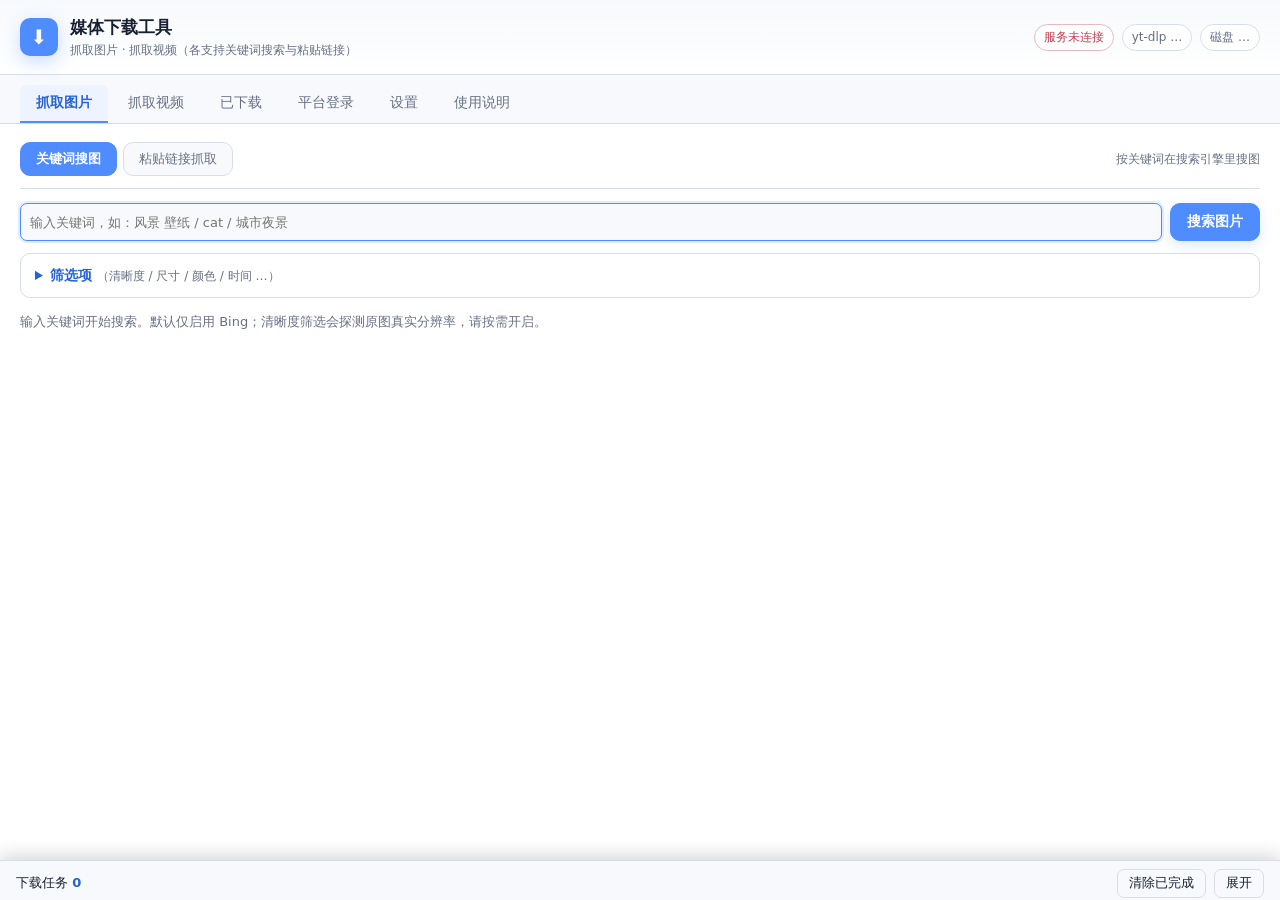
==== web/index.html @ e83b7dd1 "feat: 六处固定并发改为动态治理(平台x类型独立升降速) V2.5 的并发全是静态参数,降下去就回不来。本次全部接入 concurrency.GOVERNOR:  1. 视频下载(task_man" ====
<!DOCTYPE html>
<html lang="zh-CN">
<head>
<meta charset="UTF-8">
<meta name="viewport" content="width=device-width, initial-scale=1">
<title>媒体下载工具</title>
<link rel="icon" href="data:,">
<link rel="stylesheet" href="style.css?v=2.5.0-final">
</head>
<body class="dock-collapsed">

<header class="topbar">
  <div id="deadBanner" style="display:none;position:fixed;top:0;left:0;right:0;z-index:99;background:#b3261e;color:#fff;padding:10px 16px;font-weight:600;text-align:center;">
    ⚠ 本地服务已停止，页面无法保存任何操作 —— 请重新双击「打开工具.bat」启动后刷新本页。
  </div>
  <div class="brand">
    <span class="logo">⬇</span>
    <div>
      <h1>媒体下载工具</h1>
      <p class="sub">抓取图片 · 抓取视频（各支持关键词搜索与粘贴链接）</p>
    </div>
  </div>
  <div class="env" id="envBar">
    <span class="env-item" id="envFfmpeg" title="ffmpeg 用于合并音视频流">ffmpeg 检测中…</span>
    <span class="env-item" id="envYtdlp">yt-dlp …</span>
    <span class="env-item" id="envDisk">磁盘 …</span>
  </div>
</header>

<nav class="tabs" id="tabs">
  <button class="tab active" data-tab="image">抓取图片</button>
  <button class="tab" data-tab="video">抓取视频</button>
  <button class="tab" data-tab="library">已下载</button>
  <button class="tab" data-tab="login">平台登录</button>
  <button class="tab" data-tab="settings">设置</button>
  <button class="tab" data-tab="help">使用说明</button>
</nav>
<div id="loginAlert" class="login-alert" hidden></div>

<main>

<!-- ============ 抓取图片 ============ -->
<section class="panel active" id="panel-image">
  <div class="modeswitch" id="imageModeSwitch">
    <button class="mode-btn active" data-mode="kw">关键词搜图</button>
    <button class="mode-btn" data-mode="link">粘贴链接抓取</button>
    <div class="spacer"></div>
    <span class="hint" id="imageModeSwitchHint">按关键词在搜索引擎里搜图</span>
  </div>

  <!-- 方式一：关键词搜图 -->
  <div id="imageKwMode">
  <div class="searchbar">
    <input type="text" id="kwInput" placeholder="输入关键词，如：风景 壁纸 / cat / 城市夜景" autofocus>
    <button class="btn primary" id="btnSearch">搜索图片</button>
  </div>

  <details class="filters" id="filterBox">
    <summary>筛选项 <span class="hint" id="filterSummary">（清晰度 / 尺寸 / 颜色 / 时间 …）</span></summary>
    <div class="filter-grid">
      <label>清晰度
        <select id="fResPreset">
          <option value="0">不限</option>
          <option value="480">≥480p</option>
          <option value="720">≥720p</option>
          <option value="1080">≥1080p</option>
          <option value="1440">≥2K (1440p)</option>
          <option value="2160">≥4K (2160p)</option>
        </select>
      </label>
      <label>最大清晰度
        <select id="fResMax">
          <option value="0">不限</option>
          <option value="480">≤480p</option>
          <option value="720">≤720p</option>
          <option value="1080">≤1080p</option>
          <option value="1440">≤2K</option>
          <option value="2160">≤4K</option>
        </select>
      </label>
      <label>尺寸
        <select id="fSize">
          <option value="">不限</option>
          <option value="small">小图</option>
          <option value="medium">中图</option>
          <option value="large">大图</option>
          <option value="wallpaper">超大 / 壁纸</option>
        </select>
      </label>
      <label>长宽比
        <select id="fAspect">
          <option value="">不限</option>
          <option value="wide">宽屏（横）</option>
          <option value="square">正方形</option>
          <option value="tall">竖屏</option>
        </select>
      </label>
      <label>类型
        <select id="fType">
          <option value="">不限</option>
          <option value="photo">照片</option>
          <option value="clipart">剪贴画</option>
          <option value="linedrawing">线稿</option>
          <option value="animatedgif">动图 GIF</option>
          <option value="transparent">透明背景</option>
        </select>
      </label>
      <label>发布时间
        <select id="fTime">
          <option value="">不限</option>
          <option value="day">24 小时内</option>
          <option value="week">一周内</option>
          <option value="month">一个月内</option>
          <option value="year">一年内</option>
        </select>
      </label>
      <label>颜色
        <select id="fColor">
          <option value="">不限</option>
          <option value="color">彩色</option>
          <option value="bw">黑白</option>
          <option value="red">红</option>
          <option value="orange">橙</option>
          <option value="yellow">黄</option>
          <option value="green">绿</option>
          <option value="teal">青</option>
          <option value="blue">蓝</option>
          <option value="purple">紫</option>
          <option value="pink">粉</option>
          <option value="brown">棕</option>
          <option value="black">黑</option>
          <option value="gray">灰</option>
          <option value="white">白</option>
        </select>
      </label>
      <label>人像
        <select id="fFace">
          <option value="">不限</option>
          <option value="face">仅人脸</option>
          <option value="portrait">头像</option>
        </select>
      </label>
      <label>授权
        <select id="fLicense">
          <option value="">不限</option>
          <option value="public">公有领域</option>
          <option value="share">可共享使用</option>
          <option value="share_modify">可共享并修改</option>
          <option value="all_cc">所有知识共享</option>
        </select>
      </label>
      <label>文件格式
        <select id="fFormats">
          <option value="">不限</option>
          <option value="jpeg,jpg">JPG</option>
          <option value="png">PNG</option>
          <option value="webp">WebP</option>
          <option value="gif">GIF</option>
          <option value="bmp">BMP</option>
          <option value="svg">SVG</option>
          <option value="avif">AVIF</option>
        </select>
      </label>
      <label>最小文件体积
        <select id="fMinSize">
          <option value="0">不限</option>
          <option value="100">≥100KB</option>
          <option value="300">≥300KB</option>
          <option value="500">≥500KB</option>
          <option value="1024">≥1MB</option>
          <option value="3072">≥3MB</option>
        </select>
      </label>
      <label>数量上限
        <select id="fLimit">
          <option value="20">20 张</option>
          <option value="40" selected>40 张</option>
          <option value="80">80 张</option>
          <option value="120">120 张</option>
        </select>
      </label>
      <label>安全搜索
        <select id="fSafe">
          <option value="moderate" selected>适中</option>
          <option value="strict">严格</option>
          <option value="off">关闭</option>
        </select>
      </label>
      <label>搜索引擎
        <select id="fEngines">
          <option value="bing" selected>Bing（推荐）</option>
          <option value="bing,ddg">Bing + DuckDuckGo</option>
          <option value="ddg">DuckDuckGo</option>
          <option value="google">Google</option>
          <option value="bing,google,ddg">全部（Bing + Google + DDG）</option>
        </select>
      </label>
    </div>
    <div class="filter-actions">
      <button class="btn tiny ghost" id="btnResetFilters">重置筛选</button>
      <label class="chk"><input type="checkbox" id="fSkipExisting" checked> 跳过已下载的相同图片</label>
      <span class="hint">清晰度筛选会逐个探测原图真实分辨率，条件越严格耗时越长。
        Google 的结果自带真实宽高，可跳过探测（更快），但需要干净的出口 IP，可能触发人机验证。</span>
    </div>
  </details>

  <div class="toolbar" id="searchToolbar" hidden>
    <span id="searchStat" class="stat"></span>
    <div class="spacer"></div>
    <button class="btn tiny" id="btnSelAll">全选</button>
    <button class="btn tiny" id="btnSelInv">反选</button>
    <button class="btn tiny" id="btnSelNone">清空</button>
    <button class="btn tiny primary" id="btnDownloadSel">下载选中 (<span id="selCount">0</span>)</button>
  </div>

  <div id="searchMsg" class="msg"></div>
  <div class="grid" id="searchGrid"></div>
  </div><!-- /imageKwMode -->

  <!-- 方式二：粘贴链接抓取（只要图片） -->
  <div id="imgLinkMode" hidden>
<div class="searchbar">
    <input type="text" id="imgCrawlInput"
      placeholder="粘贴图片列表页 / 相册 / 官网链接，例：https://www.pexels.com/search/led/">
    <button class="btn primary" id="imgBtnCrawl">开始抓取图片</button>
  </div>

  <details class="filters" id="imgCrawlOptions" open>
    <summary>抓取选项 <span class="hint" id="imgCrawlOptSummary">（页数 / 下钻 / 已下载 …）</span></summary>
    <div class="filter-grid">
      <label>抓取模式
        <select id="imgCMode">
          <option value="list" selected>列表页 / 博主页 → 逐条抓取</option>
          <option value="site">全站抓取（独立站：整站走一遍）</option>
        </select>
      </label>
      <label id="imgCPagesLabelList">抓取页数
        <select id="imgCPageCount">
          <option value="1" selected>1 页</option>
          <option value="2">2 页</option>
          <option value="3">3 页</option>
          <option value="5">5 页</option>
          <option value="10">10 页</option>
          <option value="20">20 页</option>
          <option value="50">50 页</option>
          <option value="100">100 页</option>
          <option value="300">300 页</option>
          <option value="500">500 页</option>
          <option value="1000">1000 页</option>
          <option value="2000">2000 页</option>
        </select>
      </label>
      <label id="imgCPagesLabelSite" hidden>抓取页数（整站）
        <select id="imgCSitePages">
          <option value="10">10 页</option>
          <option value="30" selected>30 页</option>
          <option value="60">60 页</option>
          <option value="120">120 页</option>
          <option value="300">300 页</option>
          <option value="500">500 页</option>
          <option value="1000">1000 页</option>
          <option value="2000">2000 页</option>
        </select>
      </label>
      <label id="imgCDepthLabel" hidden>跟随链接层数
        <select id="imgCDepth">
          <option value="1">1 层（只抓首页直达的页面）</option>
          <option value="2" selected>2 层（推荐）</option>
          <option value="3">3 层（抓得更深，更慢）</option>
        </select>
      </label>
      <label id="imgCSitemapLabel" class="chk wide" hidden><input type="checkbox" id="imgCUseSitemap" checked>
        用站点地图（sitemap.xml / robots.txt 声明）当起点 —— 站点自己给出的完整页面清单，覆盖最全</label>
      <label id="imgCDrillLabel">详情页下钻
        <select id="imgCDrill">
          <option value="auto" selected>智能判断（推荐）</option>
          <option value="always">总是下钻（取高清原图）</option>
          <option value="never">不下钻（只要列表页）</option>
        </select>
      </label>
      <label id="imgCMaxItemsLabel">最多作品 / 详情页
        <select id="imgCMaxItems">
          <option value="10">10 个</option>
          <option value="30" selected>30 个</option>
          <option value="60">60 个</option>
          <option value="120">120 个</option>
          <option value="300">300 个</option>
          <option value="500">500 个</option>
          <option value="1000">1000 个</option>
          <option value="2000">2000 个</option>
        </select>
      </label>
      <label>结果处理
        <select id="imgCOriginals">
          <option value="0" selected>保留全部（含缩略图）</option>
          <option value="1">只留原图（去掉缩略图）</option>
        </select>
      </label>
      <label class="chk wide"><input type="checkbox" id="imgCRender" checked>
        允许浏览器渲染 JS 页面（阿里 / 1688 / 大部分现代站点必需；会明显变慢）</label>
    </div>
    <div class="filter-actions">
      <span class="hint"><b>两种模式是两件事</b>：<b>列表页 / 博主页 → 逐条抓取</b>
        用于「一个页面列着一批内容」的站（商品列表、搜索结果页、博主主页、频道页）；
        <b>全站抓取</b>用于独立站（公司官网、博客、作品站）——不假设任何列表结构，
        从你给的地址出发把同域页面走一遍，汇总全站素材（列表页常只有缩略图，
        原图在详情页里，所以逐条抓取时「下钻」决定能不能拿到高清原图）。</span>
    </div>
  </details>

  <div id="imgCrawlProgress" hidden>
    <div class="crawlprog">
      <span class="spin"></span>
      <span id="imgCrawlStage">准备中…</span>
      <div class="spacer"></div>
      <span id="imgCrawlCount" class="stat"></span>
      <button class="btn tiny danger" id="imgBtnCrawlCancel">取消</button>
    </div>
    <div class="task-bar"><i id="imgCrawlBar"></i></div>
    <div id="imgCrawlNote" class="hint"></div>
  </div>

  <div class="toolbar" id="imgCrawlToolbar" hidden>
    <span id="imgCrawlStat" class="stat"></span>
    <!-- 批量下载前的设置：原来只能吃全局默认值，现在可当场调整 -->
    <div class="dlopts">
      <label>并发 <input type="number" id="imgDlConcurrency" min="1" max="16" value="6"></label>
      <label class="chk"><input type="checkbox" id="imgDlSkip" checked> 跳过已存在</label>
    </div>
    <div class="spacer"></div>
    <button class="btn tiny" id="imgBtnCrawlSelAll">全选</button>
    <button class="btn tiny" id="imgBtnCrawlSelInv">反选</button>
    <button class="btn tiny" id="imgBtnCrawlSelNone">清空选择</button>
    <button class="btn tiny ghost" id="imgBtnCrawlClear">清空结果</button>
    <button class="btn tiny primary" id="imgBtnCrawlDownload">下载选中 (<span id="imgCrawlSelCount">0</span>)</button>
  </div>

  <div id="imgCrawlMsg" class="msg"></div>
  <div id="imgCrawlWarn" class="warn" hidden></div>
  <div class="grid" id="imgCrawlGrid"></div>

  <details id="imgCrawlDetailBox" hidden>
    <summary>抓取明细（各页抓到多少、下钻了哪些详情页）</summary>
    <div id="imgCrawlDetail" class="detail-box"></div>
  </details>
  </div>
</section>


<!-- ============ 抓取视频 ============ -->
<section class="panel" id="panel-video">
  <div class="modeswitch" id="videoModeSwitch">
    <button class="mode-btn active" data-mode="kw">关键词搜视频</button>
    <button class="mode-btn" data-mode="link">粘贴链接抓取</button>
    <div class="spacer"></div>
    <span class="hint" id="videoModeSwitchHint">按关键词在搜索引擎里搜视频</span>
  </div>

  <!-- 方式一：关键词搜视频 -->
  <div id="videoKwMode">
  <div class="video-search">
    <input type="text" id="videoKw" placeholder="用关键词搜视频，如：风景 航拍 4K / product demo">
    <!-- 视频源：**搜索开始前**就能选定。分两类，界面上如实区分：
         「官方搜索」是直接调用该站自己的搜索（YouTube 走 yt-dlp、B 站走官方接口）；
         「按站点挑选」是从多个来源的结果里挑出该站的条目（因为实测
         site: 限定在视频垂直里返回 0 条，做不到定向查询）。 -->
    <select id="videoPlatform" title="先选好要搜哪个来源，再点搜索">
      <optgroup label="聚合（一次搜多个来源）">
        <option value="web" selected>全网（多来源）</option>
        <option value="domestic">国内主流（B站官方搜索 + 抖音/腾讯/优酷/爱奇艺/搜狐…）</option>
        <option value="foreign">国外主流（YouTube官方搜索 + Vimeo/Dailymotion/TikTok/X…）</option>
      </optgroup>
      <optgroup label="单站 · 官方搜索接口">
        <option value="youtube">YouTube</option>
        <option value="bilibili">Bilibili（哔哩哔哩）</option>
      </optgroup>
      <optgroup label="单站 · 按站点检索">
        <option value="douyin">抖音</option>
        <option value="qq">腾讯视频</option>
        <option value="youku">优酷</option>
        <option value="iqiyi">爱奇艺</option>
        <option value="sohu">搜狐视频</option>
        <option value="kuaishou">快手</option>
        <option value="weibo">微博</option>
        <option value="xiaohongshu">小红书</option>
        <option value="vimeo">Vimeo</option>
        <option value="dailymotion">Dailymotion</option>
        <option value="tiktok">TikTok</option>
        <option value="twitter">X（Twitter）</option>
        <option value="instagram">Instagram</option>
        <option value="facebook">Facebook</option>
      </optgroup>
      <optgroup label="成人站点">
        <option value="adult">成人站点（Pornhub / Eporner）</option>
      </optgroup>
    </select>
    <!-- 结果条数：原来写死 10 条，用户反馈「太少、看不到更多」 -->
    <select id="videoKwCount" title="每次取多少条结果">
      <option value="10">10 条</option>
      <option value="20" selected>20 条</option>
      <option value="30">30 条</option>
      <option value="50">50 条</option>
    </select>
    <button class="btn" id="btnVideoSearch">搜索视频</button>
  </div>
  <p class="hint" style="margin:-4px 0 12px">
    <b>先选视频源再搜索</b>：只想在 YouTube 上搜，就把来源选成 YouTube（B 站同理）。
    「全网」会一次查多个来源并合并去重，某个来源返回的内容与关键词无关时会自动丢弃并如实说明。
    <br>「国内主流 / 国外主流」= 多来源结果里的该地区站点 + 该地区主力站的定向检索
    + 该地区有官方搜索接口的站点（国内并 B 站、国外并 YouTube 与 Dailymotion）。
    <br>「单站 · 按站点检索」会<b>主动针对该站点检索</b>——用检索语法限定域名，
    并把站点名拼进关键词（如「科比 抖音」），两条手段并施后再按域名核准。
    该站内容少时会如实告诉你找到几条。
    极少数站点（优酷 / 快手 / 小红书 / Vimeo / X / Facebook）的视频只在自家 App 内，
    公开网页里检索不到，选中时会直接说明原因。
    <br><b>成人向关键词</b>（如「angela white anal」）会自动<b>优先返回成人站点</b>的结果
    （Pornhub / Eporner）——通用搜索引擎对这类内容只给 YouTube 的采访花絮，
    拿不到成人站的内容，所以这里单独去成人站检索。
    <br><b>兜底不限于上面罗列的站点</b>：某个源结果不够时，会自动从<b>全网</b>补充，
    并如实标注哪些是兜底来的。
    搜到后可逐条「解析」确认，也可<b>勾选多条批量下载</b>。
  </p>

  <!-- 搜索结果的操作栏：勾选 / 批量下载设置。搜索结果大多还要走 yt-dlp 逐条解析，
       不像「复制直链」那样秒下，所以并发默认收在 3，避免一批同时开跑把带宽抢死。 -->
  <div class="toolbar" id="videoSearchToolbar" hidden>
    <span id="videoSearchStat" class="stat"></span>
    <div class="dlopts">
      <label>清晰度
        <select id="videoKwQuality">
          <option value="best" selected>最佳画质（推荐）</option>
          <option value="1080">1080p</option>
          <option value="720">720p</option>
          <option value="480">480p</option>
          <option value="audio">仅音频</option>
          <option value="worst">最小文件</option>
        </select>
      </label>
      <label>并发 <input type="number" id="videoKwConcurrency" min="1" max="8" value="3"></label>
    </div>
    <div class="spacer"></div>
    <button class="btn tiny" id="videoKwSelAll">全选</button>
    <button class="btn tiny" id="videoKwSelInv">反选</button>
    <button class="btn tiny" id="videoKwSelNone">清空</button>
    <button class="btn tiny primary" id="videoKwDownload">下载选中 (<span id="videoKwSelCount">0</span>)</button>
  </div>

  <!-- 结果筛选：与勾选批量下载联动 —— 筛完之后「全选」只选**筛出来**的那些，
       就能实现「批量挑出 5 分钟以内的，然后一次性下载」这种用法。 -->
  <details class="filters" id="videoSearchFilterBox" open hidden>
    <summary>结果筛选 <span class="hint" id="videoSearchFilterSummary">（时长 / 来源 / 标题 / 排序）</span></summary>
    <div class="filter-grid">
      <label>时长
        <select id="videoFilterDur">
          <option value="" selected>不限</option>
          <option value="0-60">1 分钟以内</option>
          <option value="0-180">3 分钟以内</option>
          <option value="0-300">5 分钟以内</option>
          <option value="0-600">10 分钟以内</option>
          <option value="300-1200">5 – 20 分钟</option>
          <option value="1200-3600">20 – 60 分钟</option>
          <option value="3600-">1 小时以上</option>
          <option value="custom">自定义（下面填秒数）</option>
        </select>
      </label>
      <label>自定义时长（秒）
        <input type="number" id="videoFilterMin" min="0" placeholder="最短" style="width:80px" disabled>
        <input type="number" id="videoFilterMax" min="0" placeholder="最长" style="width:80px" disabled>
      </label>
      <label>来源站点 <select id="videoFilterSite"><option value="">全部</option></select></label>
      <label>标题包含
        <input type="text" id="videoFilterText" placeholder="如：集锦 / 教程" style="width:120px">
      </label>
      <label>排序
        <select id="videoFilterSort">
          <option value="default" selected>默认（相关度）</option>
          <option value="dur_asc">时长：短 → 长</option>
          <option value="dur_desc">时长：长 → 短</option>
        </select>
      </label>
      <label class="chk"><input type="checkbox" id="videoFilterKeepUnknown" checked>
        保留没有时长信息的结果（要按时长筛时建议关掉）</label>
      <!-- 去重：按「下载台账」隐藏下过的视频。台账记的是**视频身份**
           （页面地址归一 / yt-dlp 的 extractor+id），与文件放在哪儿无关 ——
           把已下载的视频挪到别处，依然算「下过」。 -->
      <label class="chk"><input type="checkbox" id="videoFilterHideDownloaded" checked>
        隐藏已下载的视频（下次搜同一个词不会重复出现）</label>
      <div class="filter-actions" style="grid-column:1/-1">
        <button class="btn tiny" id="videoFilterReset">重置筛选</button>
        <button class="btn tiny" id="btnHistoryManage">下载记录…</button>
        <span class="hint" id="videoFilterNote"></span>
      </div>
    </div>
  </details>

  <div id="videoSearchResult" class="vlist" hidden></div>

  </div><!-- /videoKwMode -->

  <!-- 方式二：粘贴链接抓取（只要视频） -->
  <div id="vidLinkMode" hidden>
  <!-- 单个视频链接：解析清晰度后下载（走 yt-dlp，可选清晰度 / 容器 / 字幕） -->
  <div class="subsec-title">单个视频 —— 解析清晰度后下载</div>
  <div class="searchbar">
    <input type="text" id="videoInput" placeholder="输入任意视频页面链接：B站 / YouTube / 抖音 / 各站视频页 均可">
    <button class="btn primary" id="btnProbe">解析清晰度</button>
  </div>

  <div class="subsec-title" style="margin-top:20px">列表页 / 博主主页 —— 批量抓出视频</div>
<div class="searchbar">
    <input type="text" id="vidCrawlInput"
      placeholder="粘贴视频页 / 列表页 / 博主主页链接，例：https://www.tiktok.com/@kvi.lighting">
    <button class="btn primary" id="vidBtnCrawl">开始抓取视频</button>
  </div>

  <details class="filters" id="vidCrawlOptions" open>
    <summary>抓取选项 <span class="hint" id="vidCrawlOptSummary">（页数 / 下钻 / 已下载 …）</span></summary>
    <div class="filter-grid">
      <label>抓取模式
        <select id="vidCMode">
          <option value="list" selected>列表页 / 博主页 → 逐条抓取</option>
          <option value="site">全站抓取（独立站：整站走一遍）</option>
        </select>
      </label>
      <label id="vidCPagesLabelList">抓取页数
        <select id="vidCPageCount">
          <option value="1" selected>1 页</option>
          <option value="2">2 页</option>
          <option value="3">3 页</option>
          <option value="5">5 页</option>
          <option value="10">10 页</option>
          <option value="20">20 页</option>
          <option value="50">50 页</option>
          <option value="100">100 页</option>
          <option value="300">300 页</option>
          <option value="500">500 页</option>
          <option value="1000">1000 页</option>
          <option value="2000">2000 页</option>
        </select>
      </label>
      <label id="vidCPagesLabelSite" hidden>抓取页数（整站）
        <select id="vidCSitePages">
          <option value="10">10 页</option>
          <option value="30" selected>30 页</option>
          <option value="60">60 页</option>
          <option value="120">120 页</option>
          <option value="300">300 页</option>
          <option value="500">500 页</option>
          <option value="1000">1000 页</option>
          <option value="2000">2000 页</option>
        </select>
      </label>
      <label id="vidCDepthLabel" hidden>跟随链接层数
        <select id="vidCDepth">
          <option value="1">1 层（只抓首页直达的页面）</option>
          <option value="2" selected>2 层（推荐）</option>
          <option value="3">3 层（抓得更深，更慢）</option>
        </select>
      </label>
      <label id="vidCSitemapLabel" class="chk wide" hidden><input type="checkbox" id="vidCUseSitemap" checked>
        用站点地图（sitemap.xml / robots.txt 声明）当起点 —— 站点自己给出的完整页面清单，覆盖最全</label>
      <label id="vidCDrillLabel">详情页下钻
        <select id="vidCDrill">
          <option value="auto" selected>智能判断（推荐）</option>
          <option value="always">总是下钻（取高清原图）</option>
          <option value="never">不下钻（只要列表页）</option>
        </select>
      </label>
      <label id="vidCMaxItemsLabel">最多作品 / 详情页
        <select id="vidCMaxItems">
          <option value="10">10 个</option>
          <option value="30" selected>30 个</option>
          <option value="60">60 个</option>
          <option value="120">120 个</option>
          <option value="300">300 个</option>
          <option value="500">500 个</option>
          <option value="1000">1000 个</option>
          <option value="2000">2000 个</option>
        </select>
      </label>
      <label>结果处理
        <select id="vidCOriginals">
          <option value="0" selected>保留全部（含缩略图）</option>
          <option value="1">只留原图（去掉缩略图）</option>
        </select>
      </label>
      <label class="chk wide"><input type="checkbox" id="vidCRender" checked>
        允许浏览器渲染 JS 页面（阿里 / 1688 / 大部分现代站点必需；会明显变慢）</label>
    </div>
    <div class="filter-actions">
      <span class="hint">单个视频页只出该视频；<b>博主主页 / 频道页 / 播放列表</b>会抓出整批视频
        （平台主页的视频地址不在页面里，工具会自动改用平台自带的视频列表接口）。
        <b>全站抓取</b>则是把整个独立站的资源走一遍，与上面的逐条抓取是两件事。</span>
    </div>
  </details>

  <div id="vidCrawlProgress" hidden>
    <div class="crawlprog">
      <span class="spin"></span>
      <span id="vidCrawlStage">准备中…</span>
      <div class="spacer"></div>
      <span id="vidCrawlCount" class="stat"></span>
      <button class="btn tiny danger" id="vidBtnCrawlCancel">取消</button>
    </div>
    <div class="task-bar"><i id="vidCrawlBar"></i></div>
    <div id="vidCrawlNote" class="hint"></div>
  </div>

  <div class="toolbar" id="vidCrawlToolbar" hidden>
    <span id="vidCrawlStat" class="stat"></span>
    <!-- 清晰度下拉会按本次抓到的真实档位动态生成（rebuildQualityOptions），
         选好再点「下载选中」，后端会自动挑对应档位的地址。 -->
    <div class="dlopts">
      <label>清晰度
        <select id="vidDlQuality">
          <option value="">原样（抓到的档位）</option>
          <option value="highest">最高</option>
          <option value="lowest">最低</option>
        </select>
      </label>
      <label>并发 <input type="number" id="vidDlConcurrency" min="1" max="16" value="4"></label>
      <label class="chk"><input type="checkbox" id="vidDlSkip" checked> 跳过已存在</label>
    </div>
    <div class="spacer"></div>
    <button class="btn tiny" id="vidBtnCrawlSelAll">全选</button>
    <button class="btn tiny" id="vidBtnCrawlSelInv">反选</button>
    <button class="btn tiny" id="vidBtnCrawlSelNone">清空选择</button>
    <button class="btn tiny ghost" id="vidBtnCrawlClear">清空结果</button>
    <button class="btn tiny primary" id="vidBtnCrawlDownload">下载选中 (<span id="vidCrawlSelCount">0</span>)</button>
  </div>

  <div id="vidCrawlMsg" class="msg"></div>
  <div id="vidCrawlWarn" class="warn" hidden></div>
  <div class="grid" id="vidCrawlGrid"></div>

  <details id="vidCrawlDetailBox" hidden>
    <summary>抓取明细（各页抓到多少、下钻了哪些详情页）</summary>
    <div id="vidCrawlDetail" class="detail-box"></div>
  </details>
  </div>
<div id="videoInfoHome" aria-hidden="true"></div>
<!-- ===== 共用区：状态提示 / 解析结果 / 播放列表 =====
       两种方式都会用到（关键词搜出的条目点「解析」、粘贴单链接点「解析清晰度」，
       结果都渲染到 videoInfo），所以放在方式切换之外，不随显隐被藏起来。 -->
  <div id="videoMsg" class="msg"></div>

  <div id="videoInfo" hidden>
    <!-- 从批量列表点「单独解析」进来时的回退入口。
         原实现里 doProbe() 会无条件隐藏列表，且没有任何路径能回到它 ——
         用户只能重新解析整个列表（本次修复的痛点之一）。 -->
    <div class="backbar" id="backToPlaylistBar" hidden>
      <button class="btn tiny" id="btnBackToPlaylist">← 返回批量列表</button>
      <span class="hint" id="backToPlaylistHint"></span>
    </div>
    <div class="vcard">
      <img id="vThumb" alt="封面" referrerpolicy="no-referrer">
      <div class="vmeta">
        <h3 id="vTitle"></h3>
        <div class="vsub" id="vSub"></div>
        <div class="vopts">
          <label>清晰度
            <select id="vQuality"></select>
          </label>
          <label>容器格式
            <select id="vContainer">
              <option value="">自动</option>
              <option value="mp4">MP4</option>
              <option value="mkv">MKV</option>
              <option value="webm">WebM</option>
            </select>
          </label>
          <label>限速
            <select id="vRate">
              <option value="">不限速</option>
              <option value="500K">500 KB/s</option>
              <option value="1M">1 MB/s</option>
              <option value="2M">2 MB/s</option>
              <option value="5M">5 MB/s</option>
            </select>
          </label>
          <label class="chk"><input type="checkbox" id="vAudioOnly"> 仅音频</label>
          <label class="chk"><input type="checkbox" id="vSubs"> 下载字幕</label>
          <label class="chk"><input type="checkbox" id="vPlaylist"> 整个播放列表</label>
        </div>
        <div class="vactions">
          <button class="btn primary" id="btnVideoDownload">开始下载</button>
          <a class="btn ghost" id="vPageLink" href="#" target="_blank" rel="noopener">打开原页面</a>
        </div>
        <div id="vFfmpegWarn" class="warn" hidden></div>
      </div>
    </div>
    <details class="fmtbox">
      <summary>全部可用格式（<span id="vFmtCount">0</span>）</summary>
      <div class="tablewrap">
        <table id="vFmtTable">
          <thead><tr><th>ID</th><th>分辨率</th><th>视频编码</th><th>音频编码</th><th>扩展名</th><th>大小</th><th>说明</th><th></th></tr></thead>
          <tbody></tbody>
        </table>
      </div>
    </details>
  </div>

  <div id="playlistBox" hidden>
    <h3>播放列表</h3>
    <div class="toolbar">
      <span class="stat" id="plStat"></span>
      <div class="spacer"></div>
      <button class="btn tiny" id="btnPlAll">全选</button>
      <button class="btn tiny" id="btnPlNone">清空</button>
      <button class="btn tiny primary" id="btnPlDownload">下载选中 (<span id="plSelCount">0</span>)</button>
    </div>
    <div class="vlist" id="playlistList"></div>
  </div>

</section>

<!-- ============ 已下载 ============ -->
<section class="panel" id="panel-library">
  <div class="toolbar">
    <span class="stat" id="libStat"></span>
    <div class="spacer"></div>
    <select id="libFilter">
      <option value="">全部类型</option>
      <option value="image">仅图片</option>
      <option value="video">仅视频</option>
    </select>
    <button class="btn tiny" id="btnLibRefresh">刷新</button>
    <button class="btn tiny" id="btnLibOpen">打开下载文件夹</button>
  </div>
  <div id="libMsg" class="msg"></div>
  <div class="grid" id="libGrid"></div>
</section>

<!-- ============ 平台登录中心 ============ -->
<section class="panel" id="panel-login">
  <h2 style="margin-top:0">平台登录中心</h2>
  <div class="notice">
    <p>每个平台使用独立的浏览器 Profile 和 Cookies，互不混用。公开内容能直接抓取时无需登录；遇到登录墙、权限限制或登录失效时，再登录对应平台。</p>
    <p>登录态保存在本机 <b>%LOCALAPPDATA%\\MediaDownloader\\platform_profiles</b>，不会进入安装包。换电脑后按需重新登录。</p>
  </div>
  <div class="filter-actions" style="margin:12px 0">
    <button class="btn tiny" id="btnRefreshPlatforms">刷新状态</button>
    <span class="hint" id="platformLoginMsg">正在检测…</span>
  </div>
  <div class="platform-login-grid" id="platformLoginGrid"></div>
</section>

<!-- ============ 设置 ============ -->
<section class="panel" id="panel-settings">
  <h3 class="sec-title">下载设置</h3>
  <div class="settings">
    <label>图片保存子目录
      <input type="text" id="sSubImages" placeholder="images">
    </label>
    <label>视频保存子目录
      <input type="text" id="sSubVideos" placeholder="videos">
    </label>
    <label class="wide">下载根目录（留空 = 默认 %USERPROFILE%\Downloads\MediaDownloader；修改后需重启程序生效）
      <input type="text" id="sDownloadsDir" placeholder="如 D:\Downloads\MediaDownloader">
    </label>
    <label>图片并发数
      <input type="number" id="sConcurrency" min="1" max="16">
    </label>
    <label>流媒体下载并发数（1-8，下载 HLS/FLV 流时生效，立即生效）
      <input type="number" id="sStreamConcurrency" min="1" max="8">
    </label>
    <label>视频默认清晰度
      <select id="sQuality">
        <option value="best">最佳画质</option>
        <option value="2160">4K</option>
        <option value="1440">2K</option>
        <option value="1080">1080p</option>
        <option value="720">720p</option>
        <option value="480">480p</option>
        <option value="worst">最小文件</option>
      </select>
    </label>
    <label class="chk wide"><input type="checkbox" id="sSkip"> 跳过已下载的相同文件（按来源地址判断）</label>
  </div>

  <h3 class="sec-title">下载记录与去重</h3>
  <div class="settings">
    <p class="hint" style="grid-column:1/-1">
      下载成功后会按<b>视频身份</b>记一笔（页面地址归一后的身份，或 yt-dlp 的
      「来源站 + 视频 ID」）。它<b>与文件放在哪儿无关</b>：把已下载的视频移到别的目录、
      甚至删掉，仍然算「下过」，下次搜同一个关键词不会再出现。
      想再看到它们，把搜索结果筛选里的「隐藏已下载的视频」取消勾选即可。
      <br>注意：这与上面的「跳过已下载的相同文件」是两回事 —— 那条判断的是
      <b>下载目录里的文件还在不在</b>（文件被移走就会重新下载）。
    </p>
    <div class="filter-actions" style="grid-column:1/-1">
      <button class="btn tiny" id="btnHistoryRefresh">查看下载记录</button>
      <button class="btn tiny danger" id="btnHistoryClear">清空下载记录</button>
      <span class="hint" id="historyStat">尚未读取</span>
    </div>
    <div id="historyBox" class="detail-box" style="grid-column:1/-1" hidden></div>
  </div>

  <h3 class="sec-title">通用站点访问（高级）</h3>
  <div class="settings">
    <label>通用 Cookies 文件路径
      <input type="text" id="sCookiesFile" placeholder="仅用于未列入平台登录中心的普通网站（Netscape 格式）">
    </label>
    <label>或从浏览器读取通用 Cookies
      <select id="sCookiesBrowser">
        <option value="">不使用</option>
        <option value="chrome">Chrome</option>
        <option value="edge">Edge</option>
        <option value="firefox">Firefox</option>
        <option value="brave">Brave</option>
      </select>
    </label>
    <div class="kv" style="grid-column:1/-1"><span>当前通用 Cookies</span><b id="sCookiesStat">检测中…</b></div>
    <label class="chk wide"><input type="checkbox" id="sAllowPrivate"> 允许访问内网 / 本机地址（有安全风险，默认关闭）</label>
    <p class="hint">Instagram、抖音、小红书、TikTok、快手、B站、微博、知乎、Pinterest、YouTube
      请使用独立的「平台登录」页，不要在这里共用 Cookies。这里仅保留给普通网站或特殊兼容场景。</p>
  </div>

  <h3 class="sec-title">界面外观</h3>
  <div class="settings appearance-settings">
    <div class="appearance-group wide">
      <div class="appearance-label">基础外观</div>
      <div class="base-theme-grid" id="baseThemeGrid" aria-label="基础外观选择">
        <button type="button" class="base-theme-card" data-mode="gray">
          <span class="theme-preview preview-gray"><i></i><b></b><em></em></span>
          <span class="theme-copy"><strong>灰色</strong><small>中性灰，层级清晰</small></span>
        </button>
        <button type="button" class="base-theme-card" data-mode="black">
          <span class="theme-preview preview-black"><i></i><b></b><em></em></span>
          <span class="theme-copy"><strong>纯黑</strong><small>OLED 风格，高对比</small></span>
        </button>
        <button type="button" class="base-theme-card" data-mode="light">
          <span class="theme-preview preview-light"><i></i><b></b><em></em></span>
          <span class="theme-copy"><strong>纯白</strong><small>白底，高亮清爽</small></span>
        </button>
      </div>
      <select id="sUiMode" class="appearance-hidden-select" aria-label="基础外观">
        <option value="gray">灰色</option>
        <option value="black">纯黑</option>
        <option value="light">纯白</option>
      </select>
    </div>

    <div class="appearance-group wide">
      <div class="appearance-label">强调色</div>
      <div class="theme-swatches" id="themeSwatches" aria-label="强调色快捷选择">
        <button type="button" class="theme-swatch" data-theme="blue" title="蓝色"><i></i><span>蓝</span></button>
        <button type="button" class="theme-swatch" data-theme="cyan" title="青色"><i></i><span>青</span></button>
        <button type="button" class="theme-swatch" data-theme="violet" title="紫色"><i></i><span>紫</span></button>
        <button type="button" class="theme-swatch" data-theme="green" title="绿色"><i></i><span>绿</span></button>
        <button type="button" class="theme-swatch" data-theme="orange" title="橙色"><i></i><span>橙</span></button>
        <button type="button" class="theme-swatch" data-theme="rose" title="玫红"><i></i><span>红</span></button>
      </div>
      <select id="sAccent" class="appearance-hidden-select" aria-label="强调色">
        <option value="blue">蓝色</option>
        <option value="cyan">青色</option>
        <option value="violet">紫色</option>
        <option value="green">绿色</option>
        <option value="orange">橙色</option>
        <option value="rose">玫红</option>
      </select>
    </div>
    <p class="hint wide">基础外观会联动页面背景、顶部栏、卡片、输入框、表格、任务区、弹窗和文字层级；强调色只控制重点按钮、选中态和进度。切换后立即预览，保存后下次启动继续使用。</p>
  </div>

  <h3 class="sec-title">桌面程序</h3>
  <div class="settings">
    <label>点击右上角 X 时
      <select id="sCloseBehavior">
        <option value="exit">直接退出程序</option>
        <option value="tray">缩小到系统托盘</option>
      </select>
    </label>
    <p class="hint" style="grid-column:1/-1">
      选择“缩小到系统托盘”后，点 X 只会隐藏主窗口，下载任务和本地服务继续运行；
      可从 Windows 托盘双击图标恢复窗口，或用托盘菜单“退出”真正关闭程序。
      浏览器模式不受此设置影响。
    </p>
  </div>

  <h3 class="sec-title">运行环境</h3>
  <div class="settings">
    <div class="kv"><span>ffmpeg</span><b id="sFfmpeg">检测中…</b></div>
    <div class="kv"><span>JS 运行时</span><b id="sJsRuntime">检测中…</b></div>
    <div class="kv"><span>yt-dlp</span><b id="sYtdlp">检测中…</b></div>
    <div class="kv"><span>下载根目录</span><b id="sDownloads">…</b></div>
    <div class="kv"><span>可用磁盘空间</span><b id="sDisk">…</b></div>
  </div>

  <div class="settings-actions">
    <button class="btn primary" id="btnSaveSettings">保存设置</button>
    <button class="btn ghost" id="btnReloadSettings">还原</button>
    <span id="settingsMsg" class="msg-inline"></span>
  </div>

  <h3 class="sec-title">使用说明与合规提醒</h3>
  <div class="notice">
    <p><b>能做什么</b>：输入列表页/网站链接批量抓出图片、视频与流媒体（可整站遍历）；
      按关键词搜图、搜视频并下载；输入视频页面链接解析清晰度后下载（支持上千个视频站点）。</p>
    <p><b>关于清晰度筛选</b>：搜索接口本身不提供可靠的原图像素尺寸，工具会逐个探测原图文件头
      以取得真实分辨率，因此筛选越严格、耗时越长，这是准确性的必要代价。</p>
    <p><b>关于部分站点抓不到</b>：有些站点用 Cloudflare / Anubis 等人机验证，或依赖 JS 动态渲染，
      静态抓取会被拦截，工具会明确提示原因，而不是静默返回空结果。
      需要登录的已支持平台请在「平台登录」页建立独立登录态。</p>
    <p><b>合规</b>：本工具仅供个人学习与备份用途。请勿用于侵犯版权、绕过付费墙或大规模抓取。
      下载的内容版权归原作者与站点所有，请遵守目标站点服务条款与当地法律。</p>
  </div>
</section>

<!-- ============ 使用说明 ============ -->
<section class="panel" id="panel-help">
  <h2 style="margin-top:0">首次使用与跨电脑说明</h2>
  <div class="notice">
    <p><b>最简单的使用顺序</b>：先直接粘贴公开链接尝试抓取；能用就不登录。只有遇到登录墙、403/412/429、
      Bot Check、结果明显不完整，或主页/账号批量抓取为空时，再为对应平台建立登录态。</p>
    <p><b>换电脑不会自动带走登录态</b>：安装包不包含你的 Cookies、账号、浏览器 Profile、下载记录或私人配置。
      每台电脑需要按实际需要重新登录。程序自己的 ffmpeg、yt-dlp、gallery-dl、JS 运行时已随安装包提供。</p>
    <p><b>2.0 自包含</b>：主页/列表能力由程序内置的 yt-dlp、gallery-dl、xhshow 与登录浏览器共同完成，
      不再需要另外安装任何外部爬虫项目、Python 项目或配置外部项目路径。</p>
  </div>

  <h3 class="sec-title">平台登录建议</h3>
  <div class="tablewrap" style="max-height:none">
    <table>
      <thead><tr><th>平台</th><th>公开单条</th><th>主页/批量</th><th>建议</th></tr></thead>
      <tbody>
        <tr><td>Instagram</td><td>有时免登录</td><td>强烈建议登录</td><td>批量/Reels 易遇登录墙或 429；登录一次长期复用</td></tr>
        <tr><td>小红书</td><td>当前可直接解析多数公开笔记</td><td>建议登录</td><td>批量、风控或内容受限时使用登录态更稳</td></tr>
        <tr><td>抖音 / 快手</td><td>视页面而定</td><td>通常建议登录</td><td>主页批量会优先使用内置提取器，必要时用该平台独立登录浏览器</td></tr>
        <tr><td>Pinterest</td><td>部分公开内容可用</td><td>建议登录</td><td>未登录容易遇登录墙/空页面</td></tr>
        <tr><td>YouTube</td><td>通常免登录</td><td>多数公开频道免登录</td><td>年龄限制、会员内容、Bot Check 时再配置登录态</td></tr>
        <tr><td>B站 / 微博 / 知乎</td><td>公开内容常可免登录</td><td>建议登录</td><td>高清、频繁访问、主页批量时更容易触发限制</td></tr>
        <tr><td>普通网站 / 媒体直链</td><td>通常不需要</td><td>通常不需要</td><td>除非网站本身要求账号或验证码</td></tr>
      </tbody>
    </table>
  </div>

  <h3 class="sec-title">这台电脑当前环境</h3>
  <div class="settings">
    <div class="kv"><span>核心运行依赖</span><b id="hCoreEnv">检测中…</b></div>
    <div class="kv"><span>Cookies</span><b id="hCookieEnv">检测中…</b></div>
    <div class="kv"><span>平台登录</span><b id="hLoginEnv">检测中…</b></div>
  </div>

  <h3 class="sec-title">遇到问题先这样判断</h3>
  <div class="notice">
    <p><b>403 / 412 / 登录墙</b>：通常是站点要求登录或当前 Cookie 失效。先到「平台登录」重新登录对应平台。</p>
    <p><b>429</b>：通常是访问频率或 IP 风控。降低频率、稍后重试；登录态有效也不代表一定不会被限流。</p>
    <p><b>Sign in to confirm you're not a bot / Bot Check</b>：多半是网络/IP/站点风控，不等于安装失败。换正常网络后再试。</p>
    <p><b>批量能抓但数量明显少</b>：先确认对应平台登录态是否有效；不同账号、IP、地区看到的内容也可能不同。</p>
    <p><b>缩略图空白但视频能解析</b>：通常是图床防盗链或登录态问题；Instagram 已有登录态/代理兜底，仍异常时先刷新登录态。</p>
    <p><b>程序打不开</b>：桌面壳默认使用 Windows WebView2；若桌面壳初始化失败，会回退到默认浏览器。
      也可用 <code>MediaDownloader.exe --browser</code> 强制浏览器模式排错。</p>
  </div>

  <h3 class="sec-title">数据与隐私</h3>
  <div class="notice">
    <p>账号 Cookies/Profile 保存在本机用户目录，不写进安装目录，也不会进入安装包。不要把 Cookie 文件发给别人。</p>
    <p>默认下载目录：<b>%USERPROFILE%\Downloads\MediaDownloader</b>；程序配置/日志/登录态位于
      <b>%LOCALAPPDATA%\MediaDownloader</b>。卸载程序默认保留这些用户数据和已下载文件。</p>
    <p>其它电脑安装时出现 <b>Unknown Publisher</b> 是因为当前安装包尚未做商业代码签名；这与程序是否能运行是两回事。</p>
  </div>
</section>

</main>


<!-- ============ 首次使用向导 ============ -->
<div class="wizard-backdrop" id="firstUseWizard" hidden>
  <div class="wizard-card">
    <div class="wizard-head">
      <div><b>Media Downloader 2.0 首次使用向导</b><div class="hint" id="wizardStepLabel">步骤 1 / 3</div></div>
      <button class="btn tiny ghost" id="wizardClose">稍后设置</button>
    </div>
    <div class="wizard-step" id="wizardStep1">
      <h3>1. 运行环境</h3>
      <p>2.0 为自包含版本，不需要任何外部爬虫项目或其它外部 Python 项目。</p>
      <div class="settings">
        <div class="kv"><span>ffmpeg</span><b id="wFfmpeg">检测中…</b></div>
        <div class="kv"><span>JS 运行时</span><b id="wJs">检测中…</b></div>
        <div class="kv"><span>下载目录</span><b id="wDownloadNow">检测中…</b></div>
      </div>
    </div>
    <div class="wizard-step" id="wizardStep2" hidden>
      <h3>2. 下载目录</h3>
      <p class="hint">留空使用系统默认下载目录。自定义目录会在重启程序后生效。</p>
      <label>自定义下载根目录
        <input type="text" id="wDownloadsDir" placeholder="留空 = %USERPROFILE%\Downloads\MediaDownloader">
      </label>
    </div>
    <div class="wizard-step" id="wizardStep3" hidden>
      <h3>3. 平台登录（可选）</h3>
      <p>公开链接能直接使用时不必登录。你也可以现在登录常用平台；每个平台的登录态完全独立。</p>
      <div class="platform-login-grid compact" id="wizardLoginGrid"></div>
    </div>
    <div class="wizard-actions">
      <button class="btn ghost" id="wizardBack" hidden>上一步</button>
      <div class="spacer"></div>
      <button class="btn primary" id="wizardNext">下一步</button>
      <button class="btn primary" id="wizardFinish" hidden>完成</button>
    </div>
  </div>
</div>

<!-- ============ 任务面板 ============ -->
<div class="taskdock collapsed" id="taskDock">
  <div class="taskdock-head" id="taskDockHead">
    <span>下载任务 <b id="taskCount">0</b></span>
    <span class="conc-bar" id="concBar" hidden></span>
    <div class="spacer"></div>
    <button class="btn tiny ghost" id="btnClearTasks">清除已完成</button>
    <button class="btn tiny ghost" id="btnToggleDock">展开</button>
  </div>
  <div class="taskdock-body" id="taskList"></div>
</div>

<div class="toast-wrap" id="toastWrap"></div>

<script src="app.js?v=2.5.0-final"></script>
</body>
</html>
---- web/style.css ----
/* 媒体下载工具 - 界面样式 */
:root {
  --bg: #ffffff;
  --bg-soft: #f7f9fc;
  --card: #ffffff;
  --card-hi: #f1f4f8;
  --line: #d8dee8;
  --txt: #172033;
  --txt-dim: #667085;
  --accent: #4f8cff;
  --accent-hi: #2563d9;
  --accent-soft: #eef4ff;
  --accent-border: #9dbcf7;
  --ok: #16794b;
  --warn: #a95c08;
  --err: #c23f50;
  --ok-bg: #eaf7f0;
  --ok-border: #afd8c1;
  --warn-bg: #fff5e6;
  --warn-border: #eccb95;
  --err-bg: #fff0f2;
  --err-border: #e8b9bf;
  --shadow-soft: rgba(16,24,40,.08);
  --shadow-strong: rgba(16,24,40,.18);
  --radius: 10px;
  color-scheme: light;
}

html[data-mode="gray"],
html[data-mode="dark"] {
  --bg: #d6dbe1;
  --bg-soft: #e4e8ed;
  --card: #eef1f4;
  --card-hi: #e0e5ea;
  --line: #b8c0ca;
  --txt: #202938;
  --txt-dim: #5e6877;
  --ok: #16794b;
  --warn: #9c570b;
  --err: #b43b49;
  --ok-bg: #deeee5;
  --ok-border: #9fc5af;
  --warn-bg: #f2e6d6;
  --warn-border: #d7b881;
  --err-bg: #f3e0e3;
  --err-border: #d4a4aa;
  --shadow-soft: rgba(30,41,59,.10);
  --shadow-strong: rgba(30,41,59,.20);
  color-scheme: light;
}

html[data-mode="black"] {
  --bg: #000000;
  --bg-soft: #07080a;
  --card: #0c0e11;
  --card-hi: #14171c;
  --line: #262a31;
  --txt: #f3f4f6;
  --txt-dim: #9ca3af;
  --ok: #43df8c;
  --warn: #ffb85c;
  --err: #ff727d;
  --ok-bg: #10271a;
  --ok-border: #24553a;
  --warn-bg: #271d0e;
  --warn-border: #5f421a;
  --err-bg: #2b1518;
  --err-border: #693038;
  --shadow-soft: rgba(0,0,0,.34);
  --shadow-strong: rgba(0,0,0,.72);
  color-scheme: dark;
}

html[data-mode="light"] {
  --bg: #ffffff;
  --bg-soft: #f7f9fc;
  --card: #ffffff;
  --card-hi: #f1f4f8;
  --line: #d8dee8;
  --txt: #172033;
  --txt-dim: #667085;
  --ok: #16794b;
  --warn: #a95c08;
  --err: #c23f50;
  --ok-bg: #eaf7f0;
  --ok-border: #afd8c1;
  --warn-bg: #fff5e6;
  --warn-border: #eccb95;
  --err-bg: #fff0f2;
  --err-border: #e8b9bf;
  --shadow-soft: rgba(16,24,40,.08);
  --shadow-strong: rgba(16,24,40,.18);
  color-scheme: light;
}

* { box-sizing: border-box; }

/*
 * `hidden` 属性必须能真正隐藏元素。
 *
 * 浏览器只把 `[hidden]` 定义在 UA 样式表里（display: none），
 * 而作者样式表里任何一条 display 声明都会把它盖掉 —— 本项目里
 * `.btn{display:inline-block}`、`.toolbar{display:flex}`、`.spin{display:inline-block}`
 * 都属于这种情况。实测后果：抓取完成后「取消」按钮和小转圈一直不消失
 * （用 el.hidden = true 完全无效），全站还有 .toolbar 等多处同样受影响。
 * 所以这里显式补一条，且用 !important 压过所有按类名的 display 声明。
 */
[hidden] { display: none !important; }

body {
  margin: 0;
  background: var(--bg);
  color: var(--txt);
  font-family: "Microsoft YaHei", "PingFang SC", "Segoe UI", system-ui, sans-serif;
  font-size: 14px;
  line-height: 1.6;
  padding-bottom: 210px; /* 展开任务栏时预留空间 */
}
body.dock-collapsed { padding-bottom: 52px; }

/* ---------- 顶栏 ---------- */
.topbar {
  display: flex; align-items: center; gap: 16px; flex-wrap: wrap;
  padding: 14px 20px;
  background: linear-gradient(180deg, var(--bg-soft), var(--bg));
  border-bottom: 1px solid var(--line);
  position: sticky; top: 0; z-index: 50;
}
.brand { display: flex; align-items: center; gap: 12px; }
.logo {
  width: 38px; height: 38px; border-radius: 10px;
  background: var(--accent);
  display: grid; place-items: center; font-size: 20px; color: #fff;
  box-shadow: 0 6px 18px color-mix(in srgb, var(--accent) 28%, transparent);
}
.brand h1 { margin: 0; font-size: 17px; font-weight: 600; }
.sub { margin: 0; font-size: 12px; color: var(--txt-dim); }
.env { display: flex; gap: 8px; flex-wrap: wrap; margin-left: auto; }
.env-item {
  font-size: 12px; padding: 3px 9px; border-radius: 20px;
  background: var(--card); border: 1px solid var(--line); color: var(--txt-dim);
}
.env-item.ok { color: var(--ok); border-color: #274d38; }
.env-item.bad { color: var(--err); border-color: #5a2f2f; }

/* ---------- 标签页 ---------- */
.tabs {
  display: flex; gap: 4px; padding: 10px 20px 0; flex-wrap: wrap;
  border-bottom: 1px solid var(--line); background: var(--bg-soft);
  position: sticky; top: 67px; z-index: 40;
}
.tab {
  background: none; border: none; color: var(--txt-dim);
  padding: 9px 16px; cursor: pointer; font-size: 14px;
  border-bottom: 2px solid transparent; border-radius: 6px 6px 0 0;
  font-family: inherit;
}
.tab:hover { color: var(--txt); background: var(--card); }
.tab.active {
  color: var(--accent-hi); border-bottom-color: var(--accent); font-weight: 600;
  background: var(--accent-soft);
}

/* 一级页面内的「方式切换」：关键词搜索 / 粘贴链接抓取。
   两个方式各自是一整块内容，切换时整块显隐（用 hidden 属性，
   已由顶部 [hidden]{display:none!important} 保证生效）。 */
.modeswitch {
  display: flex; align-items: center; gap: 6px;
  margin-bottom: 14px; padding-bottom: 12px;
  border-bottom: 1px solid var(--line); flex-wrap: wrap;
}
.mode-btn {
  padding: 7px 15px; font-size: 13px; font-family: inherit; cursor: pointer;
  border: 1px solid var(--line); border-radius: var(--radius);
  background: var(--bg-soft); color: var(--txt-dim);
}
.mode-btn:hover { color: var(--txt); border-color: var(--accent); }
.mode-btn.active {
  background: var(--accent); border-color: var(--accent);
  color: #fff; font-weight: 600;
}

/* 工具栏里的「批量下载设置」（并发 / 跳过已存在）。
   放在工具栏内联，不用点开弹窗就能改 —— 这是用户明确要的「下载前一键选择」。 */
.dlopts {
  display: flex; align-items: center; gap: 12px;
  padding-left: 12px; margin-left: 2px;
  border-left: 1px solid var(--line); flex-wrap: wrap;
}
.dlopts label {
  display: inline-flex; align-items: center; gap: 5px;
  font-size: 12.5px; color: var(--txt-dim); white-space: nowrap;
}
.dlopts input[type="number"] {
  width: 58px; padding: 3px 6px; font-size: 12.5px; font-family: inherit;
  background: var(--bg-soft); color: var(--txt);
  border: 1px solid var(--line); border-radius: 6px;
}
.dlopts input[type="checkbox"] { width: auto; }

/* 视频页「粘贴链接」方式里的小节。
   标题做成明显的分组条（左侧色条 + 底色），这样「抓取选项」一眼就能看出
   是**本节（批量抓取）专属的设置**，而不是页面级的全局选项 ——
   之前只有一行灰字标题，圈选截图里两块区域看起来是并列关系。 */
.subsec-title {
  display: flex; align-items: center; gap: 8px;
  font-size: 13px; font-weight: 600; color: var(--txt);
  margin: 0 0 12px; padding: 8px 12px;
  background: var(--card);
  border-left: 3px solid var(--accent);
  border-radius: 6px;
}
/* 小节内的设置区：左侧竖线 + 缩进，强化从属关系 */
#vidLinkMode details.filters,
#imgLinkMode details.filters {
  border-left: 2px solid var(--line);
  padding-left: 14px;
  margin-left: 6px;
}

/* 视频页：从批量列表「单独解析」后的返回条 */
.backbar {
  display: flex; align-items: center; gap: 10px; flex-wrap: wrap;
  margin-bottom: 12px; padding-bottom: 10px;
  border-bottom: 1px solid var(--line);
}

main { padding: 18px 20px; max-width: 1600px; margin: 0 auto; }
.panel { display: none; }
.panel.active { display: block; }

/* ---------- 搜索条 ---------- */
.searchbar { display: flex; gap: 8px; margin-bottom: 12px; }
.searchbar input, .video-search input {
  flex: 1; padding: 10px 13px; border-radius: var(--radius);
  border: 1px solid var(--line); background: var(--card); color: var(--txt);
  font-size: 14px; font-family: inherit; outline: none;
}
.searchbar input:focus, .video-search input:focus { border-color: var(--accent); }

.video-search { display: flex; gap: 8px; margin-bottom: 12px; }
.video-search input { flex: 1; }
.video-search select { width: 130px; }

/* ---------- 按钮 ---------- */
.btn {
  padding: 9px 16px; border-radius: var(--radius); cursor: pointer;
  border: 1px solid var(--line); background: var(--card-hi); color: var(--txt);
  font-size: 14px; font-family: inherit; white-space: nowrap;
  text-decoration: none; display: inline-block; transition: .15s;
}
.btn:hover:not(:disabled) { border-color: var(--accent); color: var(--accent-hi); }
.btn:disabled { opacity: .5; cursor: not-allowed; }
.btn.primary {
  background: var(--accent); border-color: var(--accent); color: #fff; font-weight: 600;
  box-shadow: 0 4px 14px color-mix(in srgb, var(--accent) 20%, transparent);
}
.btn.primary:hover:not(:disabled) { background: var(--accent-hi); color: #fff; transform: translateY(-1px); }
.btn.ghost { background: transparent; }
.btn.tiny { padding: 5px 11px; font-size: 12.5px; border-radius: 7px; }
.btn.danger { color: var(--err); border-color: #5a2f2f; }

/* ---------- 筛选面板 ---------- */
.filters {
  background: var(--card); border: 1px solid var(--line);
  border-radius: var(--radius); padding: 10px 14px; margin-bottom: 14px;
}
.filters summary { cursor: pointer; font-weight: 600; color: var(--accent-hi); user-select: none; }
.filter-grid {
  display: grid; grid-template-columns: repeat(auto-fill, minmax(190px, 1fr));
  gap: 10px 14px; margin: 14px 0 10px;
}
.filter-grid label, .settings label {
  display: flex; flex-direction: column; gap: 4px;
  font-size: 12.5px; color: var(--txt-dim);
}
select, input[type="text"], input[type="number"] {
  padding: 7px 9px; border-radius: 7px; border: 1px solid var(--line);
  background: var(--bg-soft); color: var(--txt); font-size: 13px;
  font-family: inherit; outline: none; width: 100%;
}
select:focus, input:focus { border-color: var(--accent); }
.filter-actions { display: flex; gap: 12px; align-items: center; flex-wrap: wrap; }
.chk { display: inline-flex; align-items: center; gap: 6px; color: var(--txt-dim); font-size: 12.5px; cursor: pointer; }
.chk input { width: auto; }
.chk.wide { grid-column: 1 / -1; }
/* 勾选项放进筛选网格时要保持横向：
   `.filter-grid label` 是竖排列布局，会把这个复选框挤到文字上方（实测截图确认过）。 */
.filter-grid label.chk,
.settings label.chk {
  flex-direction: row;
  align-items: center;
  gap: 6px;
}
.hint { font-size: 12px; color: var(--txt-dim); font-weight: 400; }

/* ---------- 工具条 ---------- */
.toolbar {
  display: flex; gap: 8px; align-items: center; flex-wrap: wrap;
  padding: 8px 0; margin-bottom: 10px; border-bottom: 1px solid var(--line);
}
.spacer { flex: 1; }
.stat { font-size: 12.5px; color: var(--txt-dim); }

/* ---------- 消息 ---------- */
.msg { font-size: 13px; margin: 8px 0; min-height: 4px; }
.msg.info { color: var(--txt-dim); }
.msg.ok { color: var(--ok); }
.msg.err { color: var(--err); }
.msg.warn { color: var(--warn); }
.msg-inline { font-size: 12.5px; color: var(--txt-dim); margin-left: 10px; }
.warn {
  background: #2e2416; border: 1px solid #5a4322; color: var(--warn);
  padding: 8px 11px; border-radius: 7px; font-size: 12.5px; margin-top: 8px;
}

/* ---------- 图片网格 ---------- */
.grid {
  display: grid; gap: 12px;
  grid-template-columns: repeat(auto-fill, minmax(190px, 1fr));
}
.card {
  background: var(--card); border: 1px solid var(--line); border-radius: var(--radius);
  overflow: hidden; cursor: pointer; position: relative; transition: .15s;
}
.card:hover { border-color: var(--accent); transform: translateY(-2px); }
.card.selected { border-color: var(--accent); box-shadow: 0 0 0 2px rgba(79,140,255,.35); }
.thumb {
  width: 100%; aspect-ratio: 4/3; background: var(--bg-soft);
  display: grid; place-items: center; overflow: hidden;
  position: relative;
}
.thumb img { width: 100%; height: 100%; object-fit: cover; display: block; }
.thumb .ph { color: var(--txt-dim); font-size: 12px; padding: 10px; text-align: center; }
/* 视频封面上的播放角标：有封面时提示「这是视频」，而不是靠空白占位 */
.thumb .play-badge {
  position: absolute; left: 50%; top: 50%; transform: translate(-50%, -50%);
  width: 34px; height: 34px; border-radius: 50%;
  background: rgba(0, 0, 0, .55); color: #fff;
  display: grid; place-items: center; font-size: 13px; padding-left: 2px;
  pointer-events: none;
}
.card-body { padding: 8px 10px; }
.card-meta { font-size: 11.5px; color: var(--txt-dim); display: flex; gap: 6px; flex-wrap: wrap; }
.card-title {
  font-size: 12.5px; color: var(--txt); margin-bottom: 4px;
  display: -webkit-box; -webkit-line-clamp: 2; -webkit-box-orient: vertical; overflow: hidden;
  min-height: 20px;
}
.badge {
  font-size: 11px; padding: 1px 7px; border-radius: 10px;
  background: var(--card-hi); border: 1px solid var(--line); color: var(--txt-dim);
}
.badge.res { color: var(--ok); border-color: #274d38; }
.badge.video { color: var(--warn); border-color: #5a4322; }
.card-check {
  position: absolute; top: 8px; left: 8px; width: 20px; height: 20px;
  border-radius: 5px; border: 2px solid rgba(255,255,255,.7); background: rgba(0,0,0,.45);
  display: grid; place-items: center; font-size: 13px; color: #fff; pointer-events: none;
}
.card.selected .card-check { background: var(--accent); border-color: var(--accent); }
.card-links { display: flex; gap: 6px; margin-top: 6px; }
.card-links a {
  font-size: 11.5px; color: var(--accent-hi); text-decoration: none;
  flex: 1; text-align: center; padding: 3px; border-radius: 5px;
  background: var(--bg-soft); border: 1px solid var(--line);
}
.card-links a:hover { border-color: var(--accent); }
/* 视频页条目的「解析清晰度」：和相邻的「打开 / 来源页」保持同一视觉规格 */
.card-links .btn.tiny {
  flex: 1; font-size: 11.5px; padding: 3px; border-radius: 5px;
  justify-content: center; margin: 0;
}

/* ---------- 视频列表 ---------- */
.vlist { display: flex; flex-direction: column; gap: 8px; margin-bottom: 14px; }
.vitem {
  display: flex; gap: 12px; padding: 9px; background: var(--card);
  border: 1px solid var(--line); border-radius: var(--radius); align-items: center;
}
.vitem:hover { border-color: var(--accent); }
.vitem img { width: 128px; height: 72px; object-fit: cover; border-radius: 6px; background: var(--bg-soft); }
.vitem .vbody { flex: 1; min-width: 0; }
.vitem .vtitle { font-size: 13.5px; margin-bottom: 3px; overflow: hidden; text-overflow: ellipsis; white-space: nowrap; }
.vitem .vsub2 { font-size: 12px; color: var(--txt-dim); }
/* 搜索结果可勾选批量下载：复选框 + 选中态（与批量抓取卡片的选中观感一致） */
.vitem .vitem-check {
  width: 16px; height: 16px; flex: none; margin-right: 2px;
  accent-color: var(--accent); cursor: pointer;
}
.vitem.selected { border-color: var(--accent); box-shadow: 0 0 0 2px rgba(79,140,255,.35); }

/* ---------- 视频详情 ---------- */
.vcard {
  display: flex; gap: 16px; background: var(--card); border: 1px solid var(--line);
  border-radius: var(--radius); padding: 14px; margin-bottom: 12px; flex-wrap: wrap;
}
.vcard img { width: 240px; height: 135px; object-fit: cover; border-radius: 8px; background: var(--bg-soft); }
.vmeta { flex: 1; min-width: 260px; }
.vmeta h3 { margin: 0 0 6px; font-size: 15.5px; }
.vsub { font-size: 12.5px; color: var(--txt-dim); margin-bottom: 10px; }
.vopts { display: flex; gap: 12px; flex-wrap: wrap; align-items: flex-end; margin-bottom: 10px; }
.vopts label { display: flex; flex-direction: column; gap: 4px; font-size: 12px; color: var(--txt-dim); }
.vopts select { width: auto; min-width: 120px; }
.vactions { display: flex; gap: 8px; }

.fmtbox { background: var(--card); border: 1px solid var(--line); border-radius: var(--radius); padding: 10px 14px; }
.fmtbox summary { cursor: pointer; color: var(--accent-hi); font-weight: 600; }
.tablewrap { max-height: 320px; overflow: auto; margin-top: 10px; }
table { width: 100%; border-collapse: collapse; font-size: 12.5px; }
th, td { padding: 5px 8px; text-align: left; border-bottom: 1px solid var(--line); white-space: nowrap; }
th { color: var(--txt-dim); font-weight: 500; position: sticky; top: 0; background: var(--card); }

/* ---------- 批量抓取 ---------- */
#crawlProgress { margin-bottom: 10px; }
.crawlprog {
  display: flex; align-items: center; gap: 8px;
  font-size: 13px; margin-bottom: 6px;
}
.crawlprog .spin { flex-shrink: 0; }
/* 收尾态：转圈已由 JS 隐藏，这里再把阶段文字改成成功色，让「完成」一眼可辨 */
#crawlProgress.done #crawlStage { color: var(--ok); font-weight: 600; }
#crawlNote { margin-top: 4px; }

#crawlDetailBox {
  margin-top: 14px; background: var(--card); border: 1px solid var(--line);
  border-radius: var(--radius); padding: 10px 14px;
}
#crawlDetailBox summary { cursor: pointer; color: var(--accent-hi); font-weight: 600; }
.detail-box { margin-top: 8px; max-height: 300px; overflow: auto; }
.detail-box table { margin-top: 6px; }
.detail-box p { margin: 8px 0 0; }

/* ---------- 任务栏 ---------- */
.taskdock {
  position: fixed; bottom: 0; left: 0; right: 0; z-index: 60;
  background: var(--bg-soft); border-top: 1px solid var(--line);
  max-height: 200px; display: flex; flex-direction: column;
  box-shadow: 0 -4px 18px rgba(0,0,0,.4);
}
.taskdock.collapsed { max-height: 40px; }
.taskdock.collapsed .taskdock-body { display: none; }
.taskdock-head {
  display: flex; align-items: center; gap: 8px; padding: 8px 16px;
  cursor: pointer; font-size: 13px; flex-shrink: 0;
}
.taskdock-head b { color: var(--accent-hi); }
.taskdock-body { overflow-y: auto; padding: 0 16px 10px; flex: 1; }

.task {
  background: var(--card); border: 1px solid var(--line); border-radius: 8px;
  padding: 8px 11px; margin-bottom: 6px;
}
.task-head { display: flex; gap: 8px; align-items: center; flex-wrap: wrap; }
.task-title { font-size: 13px; flex: 1; min-width: 120px; overflow: hidden; text-overflow: ellipsis; white-space: nowrap; }
.task-status { font-size: 11.5px; padding: 1px 8px; border-radius: 10px; background: var(--card-hi); }
.task-status.running { color: var(--accent-hi); background: var(--accent-soft); }
.task-status.completed { color: var(--ok); background: #1a2e22; }
.task-status.failed { color: var(--err); background: #33201f; }
.task-status.cancelled { color: var(--warn); background: #2e2416; }
.task-bar { height: 4px; background: var(--bg); border-radius: 3px; overflow: hidden; margin-top: 6px; }
.task-bar i { display: block; height: 100%; background: var(--accent); width: 0; transition: width .25s; }
.task-bar i.done { background: var(--ok); }
.task-bar i.fail { background: var(--err); }
.task-sub { font-size: 11.5px; color: var(--txt-dim); margin-top: 4px; display: flex; gap: 10px; flex-wrap: wrap; }
.task-err { color: var(--err); font-size: 12px; margin-top: 4px; word-break: break-all; }
.task-files { font-size: 11.5px; color: var(--txt-dim); margin-top: 4px; }
/* 并发状态条：收起任务面板时也要看得见（放在 head 里） */
.conc-bar { display: flex; gap: 6px; align-items: center; overflow: hidden; max-width: 60%; }
.conc-item {
  font-size: 11.5px; color: var(--txt-dim); white-space: nowrap;
  padding: 1px 7px; border-radius: 10px; background: var(--card-hi);
  border: 1px solid var(--line);
}
.conc-item.warn { color: var(--warn); border-color: var(--warn-border); background: var(--warn-bg); }
/* 失败明细：哪几条挂了、各自什么原因。默认收起，展开后可滚动。 */
.task-fails { margin-top: 6px; }
.fail-head { display: flex; gap: 6px; align-items: center; flex-wrap: wrap; margin-bottom: 4px; }
.fail-list {
  display: flex; flex-direction: column; gap: 4px; max-height: 220px; overflow: auto;
  padding: 6px; border-radius: 6px; background: var(--bg); border: 1px solid var(--line);
}
.fail-row {
  display: flex; flex-direction: column; gap: 2px;
  padding: 4px 6px; border-radius: 4px; background: var(--card-hi);
}
.fail-url {
  font-size: 11.5px; color: var(--txt-dim);
  overflow: hidden; text-overflow: ellipsis; white-space: nowrap;
}
.fail-why { font-size: 11.5px; color: var(--err); word-break: break-all; }

/* ---------- 设置 ---------- */
.sec-title { font-size: 14px; margin: 20px 0 10px; color: var(--accent-hi); }
.sec-title:first-child { margin-top: 0; }
.settings {
  display: grid; grid-template-columns: repeat(auto-fill, minmax(260px, 1fr));
  gap: 12px; background: var(--card); border: 1px solid var(--line);
  border-radius: var(--radius); padding: 14px;
  box-shadow: 0 8px 24px rgba(0,0,0,.12);
}
.settings-actions { display: flex; gap: 8px; align-items: center; margin-top: 12px; }
.kv { display: flex; gap: 10px; font-size: 13px; align-items: baseline; }
.kv span { color: var(--txt-dim); min-width: 96px; }
.kv b { font-weight: 500; word-break: break-all; }
.notice {
  background: var(--card); border: 1px solid var(--line); border-left: 3px solid var(--accent);
  border-radius: var(--radius); padding: 12px 16px; font-size: 13px; color: var(--txt-dim);
}
.notice p { margin: 6px 0; }
.notice b { color: var(--txt); }

/* ---------- 提示条 ---------- */
.toast-wrap { position: fixed; top: 80px; right: 20px; z-index: 200; display: flex; flex-direction: column; gap: 8px; }
.toast {
  background: var(--card-hi); border: 1px solid var(--line); border-left: 3px solid var(--accent);
  border-radius: 8px; padding: 9px 14px; font-size: 13px; max-width: 340px;
  box-shadow: 0 4px 16px rgba(0,0,0,.45); animation: slidein .2s;
}
.toast.ok { border-left-color: var(--ok); }
.toast.err { border-left-color: var(--err); }
.toast.warn { border-left-color: var(--warn); }
@keyframes slidein { from { opacity: 0; transform: translateX(20px); } to { opacity: 1; transform: none; } }

.empty { text-align: center; color: var(--txt-dim); padding: 40px 16px; font-size: 13px; }
.spin {
  display: inline-block; width: 14px; height: 14px; border: 2px solid var(--line);
  border-top-color: var(--accent); border-radius: 50%; animation: rot .7s linear infinite;
  vertical-align: -2px; margin-right: 6px;
}
@keyframes rot { to { transform: rotate(360deg); } }

@media (max-width: 760px) {
  .grid { grid-template-columns: repeat(auto-fill, minmax(140px, 1fr)); }
  .vcard img { width: 100%; height: auto; }
  .env { width: 100%; margin-left: 0; }
}


/* ---------- Media Downloader 2.0：平台登录 / 首次向导 ---------- */
.login-alert {
  margin: 10px 20px 0;
  padding: 10px 12px;
  border: 1px solid #6f3a3a;
  background: #2b1d20;
  border-radius: var(--radius);
  color: var(--err);
}
.login-alert .btn { margin-left: 8px; }

.platform-login-grid {
  display: grid;
  grid-template-columns: repeat(auto-fit, minmax(220px, 1fr));
  gap: 10px;
}
.platform-login-grid.compact {
  grid-template-columns: repeat(auto-fit, minmax(190px, 1fr));
  max-height: 360px;
  overflow: auto;
}
.platform-login-card {
  border: 1px solid var(--line);
  background: var(--card);
  border-radius: var(--radius);
  padding: 12px;
  transition: border-color .15s, transform .15s, box-shadow .15s;
}
.platform-login-card:hover {
  border-color: var(--accent-border);
  transform: translateY(-1px);
  box-shadow: 0 8px 22px rgba(0,0,0,.16);
}
.platform-login-head {
  display: flex;
  align-items: center;
  justify-content: space-between;
  gap: 8px;
  margin-bottom: 8px;
}
.login-state {
  font-size: 12px;
  padding: 2px 7px;
  border-radius: 12px;
  border: 1px solid var(--line);
  color: var(--txt-dim);
}
.login-state.ready { color: var(--ok); border-color: #274d38; }
.login-state.bad { color: var(--err); border-color: #6f3a3a; }
.login-state.warn, .login-state.active { color: var(--warn); border-color: #6d5231; }
.platform-login-card .btn { margin-top: 10px; }

.wizard-backdrop {
  position: fixed;
  inset: 0;
  z-index: 200;
  background: rgba(0, 0, 0, .72);
  display: grid;
  place-items: center;
  padding: 20px;
}
.wizard-card {
  width: min(760px, 96vw);
  max-height: 90vh;
  overflow: auto;
  background: var(--bg-soft);
  border: 1px solid var(--line);
  border-radius: 14px;
  padding: 20px;
  box-shadow: 0 24px 70px rgba(0, 0, 0, .45);
}
.wizard-head, .wizard-actions {
  display: flex;
  align-items: center;
  gap: 10px;
}
.wizard-head {
  justify-content: space-between;
  padding-bottom: 12px;
  border-bottom: 1px solid var(--line);
}
.wizard-step { padding: 14px 0; }
.wizard-step h3 { margin-top: 0; }
.wizard-actions {
  border-top: 1px solid var(--line);
  padding-top: 14px;
}


/* ---------- 整体外观 / 强调色 ---------- */
html, body { background: var(--bg); }
body {
  transition: background-color .18s ease, color .18s ease;
}
.topbar, .tabs, .taskdock, .card, .vitem, .vcard, .fmtbox, .filters,
.settings, .notice, .platform-login-card, .wizard-card, .toast,
select, input, .btn, .mode-btn, th {
  transition: background-color .18s ease, border-color .18s ease, color .18s ease, box-shadow .18s ease;
}

.env-item.ok, .badge.res, .login-state.ready { border-color: var(--ok-border); }
.env-item.bad, .btn.danger, .login-state.bad { border-color: var(--err-border); }
.badge.video, .login-state.warn, .login-state.active { border-color: var(--warn-border); }
.warn { background: var(--warn-bg); border-color: var(--warn-border); }
.task-status.completed { background: var(--ok-bg); }
.task-status.failed { background: var(--err-bg); }
.task-status.cancelled { background: var(--warn-bg); }
.login-alert { background: var(--err-bg); border-color: var(--err-border); }
.card.selected, .vitem.selected {
  box-shadow: 0 0 0 2px color-mix(in srgb, var(--accent) 35%, transparent);
}
.taskdock { box-shadow: 0 -4px 18px var(--shadow-strong); }
.settings { box-shadow: 0 8px 24px var(--shadow-soft); }
.toast { box-shadow: 0 4px 16px var(--shadow-strong); }
.platform-login-card:hover { box-shadow: 0 8px 22px var(--shadow-soft); }
.wizard-card { box-shadow: 0 24px 70px var(--shadow-strong); }

html[data-mode="light"] .topbar {
  background: linear-gradient(180deg, #ffffff 0%, #f7f9fc 100%);
}
html[data-mode="light"] .tabs {
  background: rgba(255,255,255,.94);
  backdrop-filter: blur(10px);
}
html[data-mode="light"] .taskdock {
  background: rgba(255,255,255,.97);
}
html[data-mode="light"] .btn.primary,
html[data-mode="light"] .mode-btn.active,
html[data-mode="light"] .card.selected .card-check {
  color: #fff;
}
html[data-mode="light"] .wizard-backdrop {
  background: rgba(23,32,51,.38);
}
html[data-mode="light"] .thumb,
html[data-mode="light"] .vitem img {
  background: #eef2f7;
}

.appearance-settings {
  align-items: stretch;
  gap: 16px;
}
.appearance-group {
  display: flex;
  flex-direction: column;
  gap: 8px;
}
.appearance-group.wide,
.appearance-settings .wide { grid-column: 1 / -1; }
.appearance-label {
  font-size: 12.5px;
  font-weight: 600;
  color: var(--txt);
}
.appearance-hidden-select {
  position: absolute !important;
  width: 1px !important;
  height: 1px !important;
  padding: 0 !important;
  margin: -1px !important;
  overflow: hidden !important;
  clip: rect(0, 0, 0, 0) !important;
  white-space: nowrap !important;
  border: 0 !important;
}

.base-theme-grid {
  display: grid;
  grid-template-columns: repeat(3, minmax(160px, 1fr));
  gap: 10px;
}
.base-theme-card {
  display: flex;
  align-items: center;
  gap: 11px;
  min-height: 78px;
  padding: 10px;
  border: 1px solid var(--line);
  border-radius: 11px;
  background: var(--bg-soft);
  color: var(--txt);
  cursor: pointer;
  font-family: inherit;
  text-align: left;
  transition: .16s;
}
.base-theme-card:hover {
  border-color: var(--accent-border);
  transform: translateY(-1px);
}
.base-theme-card.active {
  border-color: var(--accent);
  box-shadow: 0 0 0 1px var(--accent-border);
  background: var(--accent-soft);
}
.theme-copy {
  display: flex;
  flex-direction: column;
  gap: 2px;
  min-width: 0;
}
.theme-copy strong { font-size: 13px; font-weight: 600; }
.theme-copy small { font-size: 11.5px; color: var(--txt-dim); }

.theme-preview {
  width: 70px;
  height: 50px;
  border-radius: 8px;
  border: 1px solid rgba(127,127,127,.25);
  position: relative;
  overflow: hidden;
  flex: none;
  box-shadow: inset 0 0 0 1px rgba(127,127,127,.06);
}
.theme-preview::before {
  content: "";
  position: absolute;
  inset: 0 0 auto 0;
  height: 11px;
  background: rgba(127,127,127,.14);
}
.theme-preview i,
.theme-preview b,
.theme-preview em {
  position: absolute;
  display: block;
  border-radius: 3px;
}
.theme-preview i { left: 6px; top: 17px; width: 24px; height: 7px; }
.theme-preview b { left: 35px; top: 17px; right: 6px; height: 7px; }
.theme-preview em { left: 6px; top: 30px; right: 6px; height: 12px; }
.preview-gray { background: #d6dbe1; }
.preview-gray i, .preview-gray b { background: #b8c0ca; }
.preview-gray em { background: #eef1f4; border: 1px solid #b8c0ca; }
.preview-black { background: #000; }
.preview-black i, .preview-black b { background: #171a20; }
.preview-black em { background: #0c0e11; border: 1px solid #262a31; }
.preview-light { background: #fff; }
.preview-light i, .preview-light b { background: #d8dee8; }
.preview-light em { background: #fff; border: 1px solid #d8dee8; }

.theme-swatches {
  display: flex;
  align-items: center;
  gap: 8px;
  flex-wrap: wrap;
  min-height: 38px;
}
.theme-swatch {
  display: inline-flex;
  align-items: center;
  gap: 6px;
  padding: 7px 10px;
  border: 1px solid var(--line);
  border-radius: 9px;
  background: var(--bg-soft);
  color: var(--txt-dim);
  cursor: pointer;
  font-family: inherit;
  transition: .15s;
}
.theme-swatch i {
  width: 14px; height: 14px; border-radius: 50%;
  display: inline-block; box-shadow: inset 0 0 0 1px rgba(255,255,255,.18);
}
.theme-swatch[data-theme="blue"] i { background: #4f8cff; }
.theme-swatch[data-theme="cyan"] i { background: #18a8c9; }
.theme-swatch[data-theme="violet"] i { background: #8b5cf6; }
.theme-swatch[data-theme="green"] i { background: #2faa6e; }
.theme-swatch[data-theme="orange"] i { background: #e28735; }
.theme-swatch[data-theme="rose"] i { background: #db5c86; }
.theme-swatch:hover { border-color: var(--accent-border); color: var(--txt); }
.theme-swatch.active {
  border-color: var(--accent);
  color: var(--accent-hi);
  background: var(--accent-soft);
  box-shadow: 0 0 0 1px var(--accent-border);
}

select:focus, input[type="text"]:focus, input[type="number"]:focus {
  outline: none;
  border-color: var(--accent);
  box-shadow: 0 0 0 2px color-mix(in srgb, var(--accent) 16%, transparent);
}
.card, .task, .notice, .filters, .settings {
  transition: border-color .15s, box-shadow .15s, background-color .18s ease;
}
.card:hover { border-color: var(--accent-border); }

@media (max-width: 760px) {
  .base-theme-grid { grid-template-columns: 1fr; }
}

.card.probe-return { outline: 3px solid currentColor; outline-offset: 2px; }
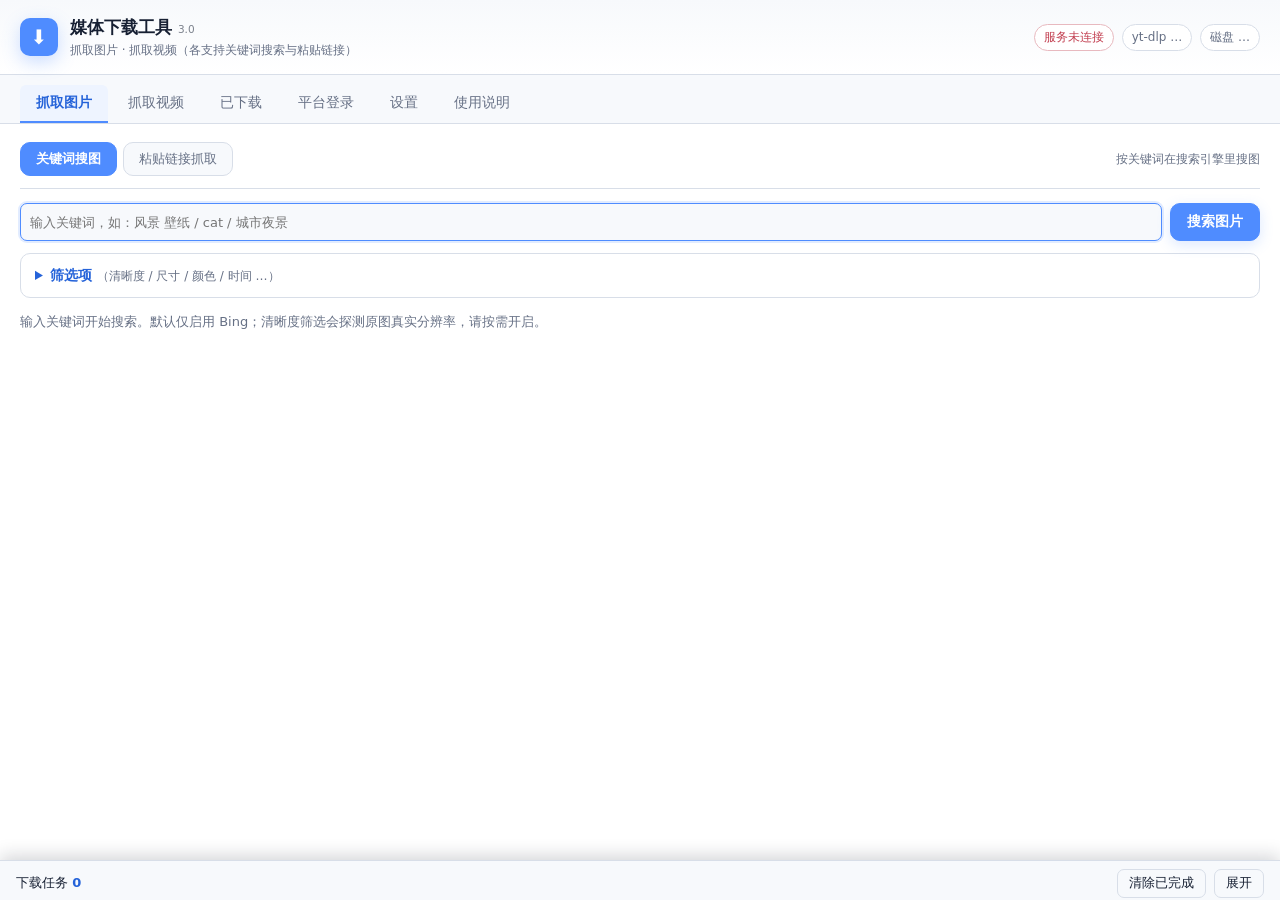
==== commit f3cb36e9: "feat: V3.0 数据目录独立 + 首次从V2.5复制 + 便携版打包 用户确认: 数据目录完全隔离、产品名 MediaDownloader 3.0、先出便携版。 并同意「首次启动自动从 V2.5" ====
--- a/web/index.html
+++ b/web/index.html
@@ -3,7 +3,7 @@
 <head>
 <meta charset="UTF-8">
 <meta name="viewport" content="width=device-width, initial-scale=1">
-<title>媒体下载工具</title>
+<title>MediaDownloader 3.0</title>
 <link rel="icon" href="data:,">
 <link rel="stylesheet" href="style.css?v=2.5.0-final">
 </head>
@@ -16,7 +16,7 @@
   <div class="brand">
     <span class="logo">⬇</span>
     <div>
-      <h1>媒体下载工具</h1>
+      <h1>媒体下载工具 <span style="opacity:.55;font-size:.62em;font-weight:500">3.0</span></h1>
       <p class="sub">抓取图片 · 抓取视频（各支持关键词搜索与粘贴链接）</p>
     </div>
   </div>
@@ -882,6 +882,8 @@
   <div class="settings">
     <div class="kv"><span>ffmpeg</span><b id="sFfmpeg">检测中…</b></div>
     <div class="kv"><span>JS 运行时</span><b id="sJsRuntime">检测中…</b></div>
+    <div class="kv"><span>浏览器内核</span><b id="sBrowserKernel">检测中…</b></div>
+    <div class="kv"><span>验证码协助</span><b id="sBrowserSkill">检测中…</b></div>
     <div class="kv"><span>yt-dlp</span><b id="sYtdlp">检测中…</b></div>
     <div class="kv"><span>下载根目录</span><b id="sDownloads">…</b></div>
     <div class="kv"><span>可用磁盘空间</span><b id="sDisk">…</b></div>
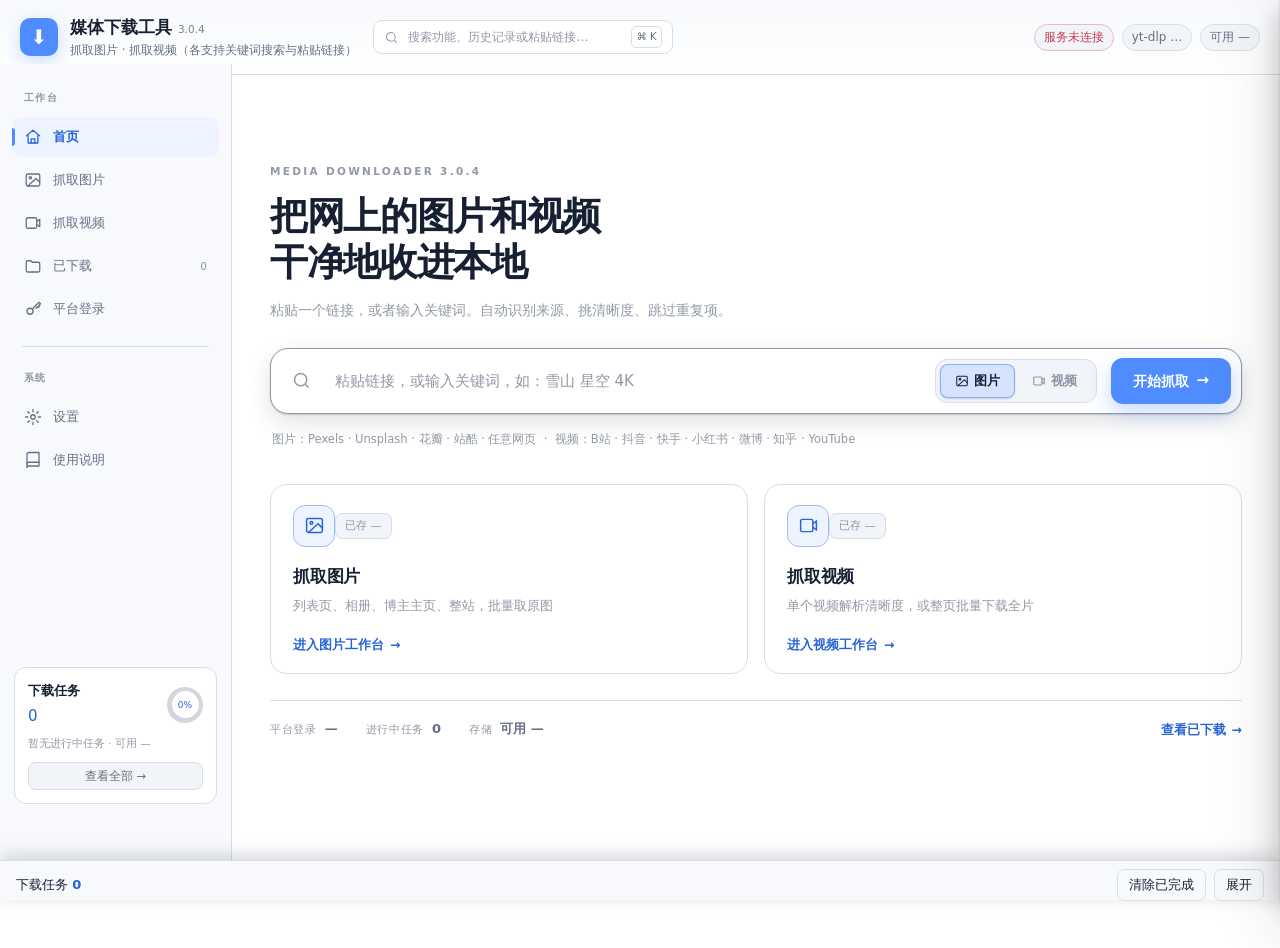
==== commit e8b46461: "release: V3.0.4 发布版（F-01~F-28 / CA 固化 / 会员试看提示 / 语言前缀） 本地功能基线 aae5124，其后为发布说明、冻结台账与回归脚本入库。 远端历史保留，不做" ====
--- a/web/index.html
+++ b/web/index.html
@@ -3,11 +3,30 @@
 <head>
 <meta charset="UTF-8">
 <meta name="viewport" content="width=device-width, initial-scale=1">
-<title>MediaDownloader 3.0</title>
+<title>MediaDownloader 3.0.4</title>
 <link rel="icon" href="data:,">
-<link rel="stylesheet" href="style.css?v=2.5.0-final">
+<link rel="stylesheet" href="style.css?v=3.0.4-kernel">
 </head>
 <body class="dock-collapsed">
+
+<!-- 内核兜底提示：纯 HTML/CSS，不依赖任何 JavaScript。
+     桌面窗口一旦误用 IE/MSHTML 内核，app.js 在**解析阶段**就整体失败，
+     下面的提示块会在 1.6 秒后自动浮现，替代原本的「白窗口」。
+     前端正常启动时 app.js 会立刻把它移除，用户看不到闪烁。
+     （2026-10-29 实机事故：白窗口 + 所有按钮失效，且无任何报错提示） -->
+<div id="kernelWarn">
+  <div class="kernel-warn-card">
+    <h2>界面没能正常启动</h2>
+    <p>当前窗口的渲染内核太旧（IE / MSHTML），界面依赖的脚本无法运行，所以按钮全都没反应。</p>
+    <p><b>请任选一种方式继续使用：</b></p>
+    <ol>
+      <li>双击程序目录里的「<b>以浏览器模式启动.cmd</b>」；</li>
+      <li>或手动在浏览器里访问 <b>http://127.0.0.1:8848</b>（端口以实际启动端口为准）；</li>
+      <li>想让桌面窗口恢复正常：安装 <b>Microsoft Edge WebView2 运行时</b>，再重新打开本程序。</li>
+    </ol>
+    <p class="kernel-warn-note">程序通常会自动改用默认浏览器打开；若没有反应，请按上面第 1、2 步操作。</p>
+  </div>
+</div>
 
 <header class="topbar">
   <div id="deadBanner" style="display:none;position:fixed;top:0;left:0;right:0;z-index:99;background:#b3261e;color:#fff;padding:10px 16px;font-weight:600;text-align:center;">
@@ -16,19 +35,44 @@
   <div class="brand">
     <span class="logo">⬇</span>
     <div>
-      <h1>媒体下载工具 <span style="opacity:.55;font-size:.62em;font-weight:500">3.0</span></h1>
+      <h1>媒体下载工具 <span style="opacity:.55;font-size:.62em;font-weight:500">3.0.4</span></h1>
       <p class="sub">抓取图片 · 抓取视频（各支持关键词搜索与粘贴链接）</p>
     </div>
   </div>
+    <button class="cmd-trigger" id="cmdTrigger" type="button" aria-label="打开命令面板">
+    <svg viewBox="0 0 24 24"><circle cx="11" cy="11" r="7"/><path d="M20 20l-3.5-3.5"/></svg>
+    <span>搜索功能、历史记录或粘贴链接…</span><kbd>⌘ K</kbd>
+  </button>
   <div class="env" id="envBar">
     <span class="env-item" id="envFfmpeg" title="ffmpeg 用于合并音视频流">ffmpeg 检测中…</span>
     <span class="env-item" id="envYtdlp">yt-dlp …</span>
-    <span class="env-item" id="envDisk">磁盘 …</span>
+    <span class="env-item" id="envDisk">可用 —</span>
   </div>
 </header>
 
+<aside class="sidebar" id="sidebar" aria-label="主导航">
+  <div class="side-grp">工作台</div>
+  <button class="nav-item" type="button" data-tab="home"><svg viewBox="0 0 24 24"><path d="M3 10.5L12 3l9 7.5"/><path d="M5.5 9.5V20h13V9.5"/><path d="M9.5 20v-5.5h5V20"/></svg><span>首页</span></button>
+  <button class="nav-item" type="button" data-tab="image"><svg viewBox="0 0 24 24"><rect x="3" y="4" width="18" height="16" rx="2"/><circle cx="8.5" cy="9" r="1.5"/><path d="M21 15l-5-5L5 20"/></svg><span>抓取图片</span></button>
+  <button class="nav-item" type="button" data-tab="video"><svg viewBox="0 0 24 24"><rect x="3" y="5" width="14" height="14" rx="2"/><path d="M17 10l4-3v10l-4-3"/></svg><span>抓取视频</span></button>
+  <button class="nav-item" type="button" data-tab="library"><svg viewBox="0 0 24 24"><path d="M3 7a2 2 0 012-2h4l2 2h8a2 2 0 012 2v9a2 2 0 01-2 2H5a2 2 0 01-2-2z"/></svg><span>已下载</span><i class="nav-count" id="sideLibCount"></i></button>
+  <button class="nav-item" type="button" data-tab="login"><svg viewBox="0 0 24 24"><circle cx="8" cy="15" r="4"/><path d="M11 12l9-9 2 2-2 2 1 1-2 2-1-1-2 2"/></svg><span>平台登录</span></button>
+  <div class="side-sep"></div>
+  <div class="side-grp">系统</div>
+  <button class="nav-item" type="button" data-tab="settings"><svg viewBox="0 0 24 24"><circle cx="12" cy="12" r="3"/><path d="M12 2v3M12 19v3M2 12h3M19 12h3M5 5l2 2M17 17l2 2M19 5l-2 2M7 17l-2 2"/></svg><span>设置</span></button>
+  <button class="nav-item" type="button" data-tab="help"><svg viewBox="0 0 24 24"><path d="M4 4.5A2.5 2.5 0 016.5 2H20v18H6.5A2.5 2.5 0 004 22z"/><path d="M4 17.5A2.5 2.5 0 016.5 15H20"/></svg><span>使用说明</span></button>
+  <div class="side-foot">
+    <div class="side-taskcard">
+      <div class="stc-row"><div><b>下载任务</b><span class="stc-num" id="sideTaskCount">0</span></div><div class="stc-ring" id="sideRing" style="--p:0"><i id="sideRingNum">0%</i></div></div>
+      <div class="stc-sub"><span id="sideSpeed">暂无进行中任务</span> · <span id="sideDisk">存储检测中…</span></div>
+      <button type="button" id="sideTasksBtn">查看全部 <span>→</span></button>
+    </div>
+  </div>
+</aside>
+
 <nav class="tabs" id="tabs">
-  <button class="tab active" data-tab="image">抓取图片</button>
+  <button class="tab active" data-tab="home">首页</button>
+  <button class="tab" data-tab="image">抓取图片</button>
   <button class="tab" data-tab="video">抓取视频</button>
   <button class="tab" data-tab="library">已下载</button>
   <button class="tab" data-tab="login">平台登录</button>
@@ -39,17 +83,108 @@
 
 <main>
 
+<!-- ============ 首页 ============
+     首次打开落在这里（没有任何本地记忆时）；之后恢复上次所在的页面。
+     设计目标：一屏之内看清「能干什么 / 现在去哪」，不摆控件墙。 -->
+<section class="panel active" id="panel-home">
+  <div class="home-wrap">
+    <p class="home-kicker">MEDIA DOWNLOADER 3.0.4</p>
+    <h1 class="home-title">把网上的图片和视频<br>干净地收进本地</h1>
+    <p class="home-sub">粘贴一个链接，或者输入关键词。自动识别来源、挑清晰度、跳过重复项。</p>
+
+    <div class="home-search" id="homeSearch">
+      <svg viewBox="0 0 24 24" aria-hidden="true"><circle cx="11" cy="11" r="7"/><path d="M20 20l-3.5-3.5"/></svg>
+      <input type="text" id="homeInput" autocomplete="off" spellcheck="false"
+             placeholder="粘贴链接，或输入关键词">
+      <!-- 抓取通道：首页是唯一入口，必须先说清「抓什么」。
+           默认图片；粘贴视频站链接时自动切到视频，用户点过就以手选为准。 -->
+      <div class="chan-seg" id="homeChan" role="group" aria-label="抓取通道">
+        <button type="button" class="on" data-chan="image" title="搜图片 / 从网页抓图">
+          <svg viewBox="0 0 24 24" aria-hidden="true"><rect x="3" y="4" width="18" height="16" rx="2"/><circle cx="8.5" cy="9" r="1.5"/><path d="M21 15l-5-5L5 20"/></svg>图片</button>
+        <button type="button" data-chan="video" title="搜视频 / 解析并下载视频">
+          <svg viewBox="0 0 24 24" aria-hidden="true"><rect x="3" y="5" width="14" height="14" rx="2"/><path d="M17 10l4-3v10l-4-3"/></svg>视频</button>
+      </div>
+      <button class="home-go" type="button" id="homeGo">开始抓取 <span>→</span></button>
+    </div>
+    <!-- 识别结果单占一行、和站点提示并排：
+         塞进搜索框会把输入区压到只剩二三十个字符，长链接根本看不全。 -->
+    <div class="home-meta">
+      <span class="home-intent" id="homeIntent" hidden>等待输入</span>
+      <p class="home-sites">图片：Pexels · Unsplash · 花瓣 · 站酷 · 任意网页 &nbsp;·&nbsp;
+        视频：B站 · 抖音 · 快手 · 小红书 · 微博 · 知乎 · YouTube</p>
+    </div>
+
+    <div class="home-cards">
+      <button class="home-card" type="button" data-home-go="image">
+        <span class="hc-top">
+          <span class="hc-icon"><svg viewBox="0 0 24 24"><rect x="3" y="4" width="18" height="16" rx="2"/><circle cx="8.5" cy="9" r="1.5"/><path d="M21 15l-5-5L5 20"/></svg></span>
+          <span class="hc-badge" id="homeImgCount">已存 —</span>
+        </span>
+        <b>抓取图片</b>
+        <small>列表页、相册、博主主页、整站，批量取原图</small>
+        <span class="hc-go">进入图片工作台 <i>→</i></span>
+      </button>
+      <button class="home-card" type="button" data-home-go="video">
+        <span class="hc-top">
+          <span class="hc-icon"><svg viewBox="0 0 24 24"><rect x="3" y="5" width="14" height="14" rx="2"/><path d="M17 10l4-3v10l-4-3"/></svg></span>
+          <span class="hc-badge" id="homeVidCount">已存 —</span>
+        </span>
+        <b>抓取视频</b>
+        <small>单个视频解析清晰度，或整页批量下载全片</small>
+        <span class="hc-go">进入视频工作台 <i>→</i></span>
+      </button>
+    </div>
+
+    <div class="home-foot">
+      <div class="hf-item"><span>平台登录</span><b id="homeLogin">读取中…</b></div>
+      <div class="hf-item"><span>进行中任务</span><b id="homeTasks">0</b></div>
+      <div class="hf-item"><span>存储</span><b id="homeDisk">检测中…</b></div>
+      <span class="hf-spacer"></span>
+      <button class="hf-link" type="button" data-home-go="library">查看已下载 <i>→</i></button>
+    </div>
+  </div>
+</section>
+
 <!-- ============ 抓取图片 ============ -->
-<section class="panel active" id="panel-image">
-  <div class="modeswitch" id="imageModeSwitch">
-    <button class="mode-btn active" data-mode="kw">关键词搜图</button>
-    <button class="mode-btn" data-mode="link">粘贴链接抓取</button>
-    <div class="spacer"></div>
-    <span class="hint" id="imageModeSwitchHint">按关键词在搜索引擎里搜图</span>
-  </div>
+<section class="panel" id="panel-image">
+  <section class="hero-shell" aria-label="工作台快捷入口">
+    <div class="crumb">工作台 <span>/</span> <b>抓取图片</b></div>
+    <div class="hero-head">
+      <h1>找素材，一步到位</h1>
+      <p>粘贴链接或输入关键词，自动识别来源、清晰度与重复项</p>
+    </div>
+    <div class="omnibox" id="omniBox">
+      <svg viewBox="0 0 24 24"><circle cx="11" cy="11" r="7"/><path d="M20 20l-3.5-3.5"/></svg>
+      <input type="text" id="omniInput" placeholder="粘贴图片页 / 相册链接，或输入关键词（如 风景 壁纸）" autocomplete="off" spellcheck="false">
+      <span class="intent" id="omniIntent">等待输入</span>
+      <kbd class="kbd-enter">↵</kbd>
+      <button class="omni-go" type="button" id="omniGo"><svg viewBox="0 0 24 24"><path d="M12 3l1.8 5.2L19 10l-5.2 1.8L12 17l-1.8-5.2L5 10l5.2-1.8z"/></svg>开始抓取</button>
+    </div>
+    <div class="opt-row">
+      <div class="seg" id="omniSeg">
+        <button type="button" class="on" data-mode="kw">关键词搜图</button>
+        <button type="button" data-mode="link">粘贴链接抓取</button>
+      </div>
+      <button class="chip-btn" type="button" id="btnFilterDrawer"><svg viewBox="0 0 24 24"><path d="M4 6h9M17 6h3M4 12h3M11 12h9M4 18h11M19 18h1"/><circle cx="15" cy="6" r="2"/><circle cx="9" cy="12" r="2"/><circle cx="17" cy="18" r="2"/></svg><span id="filterLabel">筛选设置</span> <b id="filterCount">15</b></button>
+      <div class="chips" id="activeChips"></div>
+      <button class="chip-btn" type="button" id="btnDensity"><svg viewBox="0 0 24 24"><rect x="3" y="3" width="7" height="7" rx="1"/><rect x="14" y="3" width="7" height="7" rx="1"/><rect x="3" y="14" width="7" height="7" rx="1"/><rect x="14" y="14" width="7" height="7" rx="1"/></svg><span id="densLabel">标准</span></button>
+      <span class="spacer"></span>
+      <span class="engine-hint" id="engineHint"></span>
+    </div>
+    <div class="hero-stats">
+      <div class="hstat"><span class="lbl">本次结果</span><b class="num" id="statResult">—</b><small>去重后可用</small><i class="edge"></i></div>
+      <div class="hstat"><span class="lbl">已选</span><b class="num" id="statSel">0</b><small>张待下载</small><i class="edge"></i></div>
+      <div class="hstat"><span class="lbl">下载中</span><b class="num" id="statTasks">0</b><small>个任务</small><i class="edge cy"></i></div>
+      <div class="hstat"><span class="lbl">资源库</span><b class="num" id="statLib">—</b><small>已下载文件</small><i class="edge"></i></div>
+    </div>
+  </section>
+
+  <!-- 关键词搜图 / 粘贴链接抓取 的切换只在上面 omnibox 的 #omniSeg 里有一份。
+       这里原本还叠了一条同样的模式条（#imageModeSwitch），两套按钮改的是同一个
+       hidden，纯属重复占高；删掉后切换仍由 #omniSeg → applyImageMode() 驱动。 -->
 
   <!-- 方式一：关键词搜图 -->
-  <div id="imageKwMode">
+  <div id="imageKwMode" class="workpane">
   <div class="searchbar">
     <input type="text" id="kwInput" placeholder="输入关键词，如：风景 壁纸 / cat / 城市夜景" autofocus>
     <button class="btn primary" id="btnSearch">搜索图片</button>
@@ -189,18 +324,20 @@
       <label>搜索引擎
         <select id="fEngines">
           <option value="bing" selected>Bing（推荐）</option>
+          <option value="google">Google（API / 渲染 / SearXNG 自动降级）</option>
+          <option value="bing,google">Bing + Google</option>
           <option value="bing,ddg">Bing + DuckDuckGo</option>
           <option value="ddg">DuckDuckGo</option>
-          <option value="google">Google</option>
           <option value="bing,google,ddg">全部（Bing + Google + DDG）</option>
         </select>
       </label>
     </div>
     <div class="filter-actions">
       <button class="btn tiny ghost" id="btnResetFilters">重置筛选</button>
-      <label class="chk"><input type="checkbox" id="fSkipExisting" checked> 跳过已下载的相同图片</label>
+      <label class="chk"><input type="checkbox" id="fSkipExisting" checked> 不重复下载同一张图</label>
       <span class="hint">清晰度筛选会逐个探测原图真实分辨率，条件越严格耗时越长。
-        Google 的结果自带真实宽高，可跳过探测（更快），但需要干净的出口 IP，可能触发人机验证。</span>
+        Google 的结果自带真实宽高，可跳过探测（更快）；被判定异常流量时会自动改用 API / SearXNG，
+        三条都失败会把原因写进搜索结果上方。</span>
     </div>
   </details>
 
@@ -218,95 +355,70 @@
   </div><!-- /imageKwMode -->
 
   <!-- 方式二：粘贴链接抓取（只要图片） -->
-  <div id="imgLinkMode" hidden>
+  <div id="imgLinkMode" class="workpane" hidden>
 <div class="searchbar">
     <input type="text" id="imgCrawlInput"
-      placeholder="粘贴图片列表页 / 相册 / 官网链接，例：https://www.pexels.com/search/led/">
+      placeholder="粘贴图片列表页 / 相册 / 任意网页链接">
     <button class="btn primary" id="imgBtnCrawl">开始抓取图片</button>
   </div>
 
-  <details class="filters" id="imgCrawlOptions" open>
-    <summary>抓取选项 <span class="hint" id="imgCrawlOptSummary">（页数 / 下钻 / 已下载 …）</span></summary>
-    <div class="filter-grid">
-      <label>抓取模式
-        <select id="imgCMode">
-          <option value="list" selected>列表页 / 博主页 → 逐条抓取</option>
-          <option value="site">全站抓取（独立站：整站走一遍）</option>
-        </select>
-      </label>
-      <label id="imgCPagesLabelList">抓取页数
-        <select id="imgCPageCount">
-          <option value="1" selected>1 页</option>
-          <option value="2">2 页</option>
-          <option value="3">3 页</option>
-          <option value="5">5 页</option>
-          <option value="10">10 页</option>
-          <option value="20">20 页</option>
-          <option value="50">50 页</option>
-          <option value="100">100 页</option>
-          <option value="300">300 页</option>
-          <option value="500">500 页</option>
-          <option value="1000">1000 页</option>
-          <option value="2000">2000 页</option>
-        </select>
-      </label>
-      <label id="imgCPagesLabelSite" hidden>抓取页数（整站）
-        <select id="imgCSitePages">
-          <option value="10">10 页</option>
-          <option value="30" selected>30 页</option>
-          <option value="60">60 页</option>
-          <option value="120">120 页</option>
-          <option value="300">300 页</option>
-          <option value="500">500 页</option>
-          <option value="1000">1000 页</option>
-          <option value="2000">2000 页</option>
-        </select>
-      </label>
-      <label id="imgCDepthLabel" hidden>跟随链接层数
-        <select id="imgCDepth">
-          <option value="1">1 层（只抓首页直达的页面）</option>
-          <option value="2" selected>2 层（推荐）</option>
-          <option value="3">3 层（抓得更深，更慢）</option>
-        </select>
-      </label>
-      <label id="imgCSitemapLabel" class="chk wide" hidden><input type="checkbox" id="imgCUseSitemap" checked>
-        用站点地图（sitemap.xml / robots.txt 声明）当起点 —— 站点自己给出的完整页面清单，覆盖最全</label>
-      <label id="imgCDrillLabel">详情页下钻
-        <select id="imgCDrill">
-          <option value="auto" selected>智能判断（推荐）</option>
-          <option value="always">总是下钻（取高清原图）</option>
-          <option value="never">不下钻（只要列表页）</option>
-        </select>
-      </label>
-      <label id="imgCMaxItemsLabel">最多作品 / 详情页
-        <select id="imgCMaxItems">
-          <option value="10">10 个</option>
-          <option value="30" selected>30 个</option>
-          <option value="60">60 个</option>
-          <option value="120">120 个</option>
-          <option value="300">300 个</option>
-          <option value="500">500 个</option>
-          <option value="1000">1000 个</option>
-          <option value="2000">2000 个</option>
-        </select>
-      </label>
-      <label>结果处理
-        <select id="imgCOriginals">
-          <option value="0" selected>保留全部（含缩略图）</option>
-          <option value="1">只留原图（去掉缩略图）</option>
-        </select>
-      </label>
-      <label class="chk wide"><input type="checkbox" id="imgCRender" checked>
-        允许浏览器渲染 JS 页面（阿里 / 1688 / 大部分现代站点必需；会明显变慢）</label>
-    </div>
-    <div class="filter-actions">
-      <span class="hint"><b>两种模式是两件事</b>：<b>列表页 / 博主页 → 逐条抓取</b>
-        用于「一个页面列着一批内容」的站（商品列表、搜索结果页、博主主页、频道页）；
-        <b>全站抓取</b>用于独立站（公司官网、博客、作品站）——不假设任何列表结构，
-        从你给的地址出发把同域页面走一遍，汇总全站素材（列表页常只有缩略图，
-        原图在详情页里，所以逐条抓取时「下钻」决定能不能拿到高清原图）。</span>
-    </div>
-  </details>
+  <!-- 图片抓取参数：一行内联，不再用视频页那种大面板（用户 2026-11-07 反馈红框整块该去掉）。
+       只留图片真正会调的 4 项；整站 / 链接层级 / sitemap / 渲染 等视频式字段这里不展示，
+       但对应控件以 hidden 保留 —— createCrawler() 是图片/视频共用的，
+       读取函数仍要拿到这些 id，删掉会空引用。 -->
+  <div class="opt-row crawl-opts" id="imgCrawlOptions">
+    <label id="imgCPagesLabelList" class="inline-opt">抓取页数
+      <select id="imgCPageCount">
+        <option value="1" selected>1 页</option>
+        <option value="2">2 页</option>
+        <option value="3">3 页</option>
+        <option value="5">5 页</option>
+        <option value="10">10 页</option>
+        <option value="20">20 页</option>
+        <option value="50">50 页</option>
+        <option value="100">100 页</option>
+        <option value="300">300 页</option>
+        <option value="500">500 页</option>
+        <option value="1000">1000 页</option>
+        <option value="2000">2000 页</option>
+      </select>
+    </label>
+    <label id="imgCMaxItemsLabel" class="inline-opt">最多图片
+      <select id="imgCMaxItems">
+        <option value="10">10 张</option>
+        <option value="30" selected>30 张</option>
+        <option value="60">60 张</option>
+        <option value="120">120 张</option>
+        <option value="300">300 张</option>
+        <option value="500">500 张</option>
+        <option value="1000">1000 张</option>
+        <option value="2000">2000 张</option>
+      </select>
+    </label>
+    <label id="imgCDrillLabel" class="inline-opt">详情页原图
+      <select id="imgCDrill">
+        <option value="auto" selected>智能判断（推荐）</option>
+        <option value="always">总是进详情页取原图</option>
+        <option value="never">只用列表页的图</option>
+      </select>
+    </label>
+    <label class="inline-opt">结果处理
+      <select id="imgCOriginals">
+        <option value="0" selected>保留全部（含缩略图）</option>
+        <option value="1">只留原图（去掉缩略图）</option>
+      </select>
+    </label>
+    <span class="hint" id="imgCrawlHint">默认值一般够用；图片多时调高「最多图片」</span>
+    <!-- 共用抓取器需要、但图片页不展示的字段 -->
+    <select id="imgCMode" hidden><option value="list" selected>列表页</option></select>
+    <select id="imgCSitePages" hidden><option value="30" selected>30 页</option></select>
+    <select id="imgCDepth" hidden><option value="2" selected>2 层</option></select>
+    <input type="checkbox" id="imgCUseSitemap" hidden checked>
+    <input type="checkbox" id="imgCRender" hidden checked>
+    <label id="imgCPagesLabelSite" hidden></label>
+    <label id="imgCDepthLabel" hidden></label>
+    <label id="imgCSitemapLabel" hidden></label>
+  </div>
 
   <div id="imgCrawlProgress" hidden>
     <div class="crawlprog">
@@ -325,7 +437,7 @@
     <!-- 批量下载前的设置：原来只能吃全局默认值，现在可当场调整 -->
     <div class="dlopts">
       <label>并发 <input type="number" id="imgDlConcurrency" min="1" max="16" value="6"></label>
-      <label class="chk"><input type="checkbox" id="imgDlSkip" checked> 跳过已存在</label>
+      <label class="chk"><input type="checkbox" id="imgDlSkip" checked> 跳过同名文件</label>
     </div>
     <div class="spacer"></div>
     <button class="btn tiny" id="imgBtnCrawlSelAll">全选</button>
@@ -349,6 +461,13 @@
 
 <!-- ============ 抓取视频 ============ -->
 <section class="panel" id="panel-video">
+  <div class="hero-shell">
+    <div class="crumb">工作台 <span>/</span> <b>抓取视频</b></div>
+    <div class="hero-head">
+      <h1>找视频，一步到位</h1>
+      <p>单个视频挑清晰度，博主主页整批下；粘贴链接会自动判断该走哪条路</p>
+    </div>
+  </div>
   <div class="modeswitch" id="videoModeSwitch">
     <button class="mode-btn active" data-mode="kw">关键词搜视频</button>
     <button class="mode-btn" data-mode="link">粘贴链接抓取</button>
@@ -357,7 +476,7 @@
   </div>
 
   <!-- 方式一：关键词搜视频 -->
-  <div id="videoKwMode">
+  <div id="videoKwMode" class="workpane">
   <div class="video-search">
     <input type="text" id="videoKw" placeholder="用关键词搜视频，如：风景 航拍 4K / product demo">
     <!-- 视频源：**搜索开始前**就能选定。分两类，界面上如实区分：
@@ -403,23 +522,27 @@
     </select>
     <button class="btn" id="btnVideoSearch">搜索视频</button>
   </div>
-  <p class="hint" style="margin:-4px 0 12px">
-    <b>先选视频源再搜索</b>：只想在 YouTube 上搜，就把来源选成 YouTube（B 站同理）。
-    「全网」会一次查多个来源并合并去重，某个来源返回的内容与关键词无关时会自动丢弃并如实说明。
-    <br>「国内主流 / 国外主流」= 多来源结果里的该地区站点 + 该地区主力站的定向检索
-    + 该地区有官方搜索接口的站点（国内并 B 站、国外并 YouTube 与 Dailymotion）。
-    <br>「单站 · 按站点检索」会<b>主动针对该站点检索</b>——用检索语法限定域名，
-    并把站点名拼进关键词（如「科比 抖音」），两条手段并施后再按域名核准。
-    该站内容少时会如实告诉你找到几条。
-    极少数站点（优酷 / 快手 / 小红书 / Vimeo / X / Facebook）的视频只在自家 App 内，
-    公开网页里检索不到，选中时会直接说明原因。
-    <br><b>成人向关键词</b>（如「angela white anal」）会自动<b>优先返回成人站点</b>的结果
-    （Pornhub / Eporner）——通用搜索引擎对这类内容只给 YouTube 的采访花絮，
-    拿不到成人站的内容，所以这里单独去成人站检索。
-    <br><b>兜底不限于上面罗列的站点</b>：某个源结果不够时，会自动从<b>全网</b>补充，
-    并如实标注哪些是兜底来的。
-    搜到后可逐条「解析」确认，也可<b>勾选多条批量下载</b>。
-  </p>
+  <!-- 视频源选择规则：原来 6 行裸灰字直接铺在搜索框下面，占掉半个首屏、
+       把结果区顶到看不见的地方。内容一字未删，收进折叠，默认只占一行。 -->
+  <details class="pane-note">
+    <summary>视频源怎么选、哪些站点搜不到</summary>
+    <div class="pane-note-body">
+      <p><b>先选视频源再搜索</b>：只想在 YouTube 上搜，就把来源选成 YouTube（B 站同理）。
+        「全网」会一次查多个来源并合并去重，某个来源返回的内容与关键词无关时会自动丢弃并如实说明。</p>
+      <p>「国内主流 / 国外主流」= 多来源结果里的该地区站点 + 该地区主力站的定向检索
+        + 该地区有官方搜索接口的站点（国内并 B 站、国外并 YouTube 与 Dailymotion）。</p>
+      <p>「单站 · 按站点检索」会<b>主动针对该站点检索</b>——用检索语法限定域名，
+        并把站点名拼进关键词（如「科比 抖音」），两条手段并施后再按域名核准。
+        该站内容少时会如实告诉你找到几条。
+        极少数站点（优酷 / 快手 / 小红书 / Vimeo / X / Facebook）的视频只在自家 App 内，
+        公开网页里检索不到，选中时会直接说明原因。</p>
+      <p><b>成人向关键词</b>（如「angela white anal」）会自动<b>优先返回成人站点</b>的结果
+        （Pornhub / Eporner）——通用搜索引擎对这类内容只给 YouTube 的采访花絮，
+        拿不到成人站的内容，所以这里单独去成人站检索。</p>
+      <p><b>兜底不限于上面罗列的站点</b>：某个源结果不够时，会自动从<b>全网</b>补充，
+        并如实标注哪些是兜底来的。搜到后可逐条「解析」确认，也可<b>勾选多条批量下载</b>。</p>
+    </div>
+  </details>
 
   <!-- 搜索结果的操作栏：勾选 / 批量下载设置。搜索结果大多还要走 yt-dlp 逐条解析，
        不像「复制直链」那样秒下，所以并发默认收在 3，避免一批同时开跑把带宽抢死。 -->
@@ -493,12 +616,14 @@
     </div>
   </details>
 
-  <div id="videoSearchResult" class="vlist" hidden></div>
+  <!-- 初始不 hidden：没结果时由种子空态占位。doVideoSearch 一开始会 hidden 并清空，
+       拿到结果后 applyVideoSearchFilter 再显示，所以不会和列表打架。 -->
+  <div id="videoSearchResult" class="vlist"></div>
 
   </div><!-- /videoKwMode -->
 
   <!-- 方式二：粘贴链接抓取（只要视频） -->
-  <div id="vidLinkMode" hidden>
+  <div id="vidLinkMode" class="workpane" hidden>
   <!-- 单个视频链接：解析清晰度后下载（走 yt-dlp，可选清晰度 / 容器 / 字幕） -->
   <div class="subsec-title">单个视频 —— 解析清晰度后下载</div>
   <div class="searchbar">
@@ -513,8 +638,8 @@
     <button class="btn primary" id="vidBtnCrawl">开始抓取视频</button>
   </div>
 
-  <details class="filters" id="vidCrawlOptions" open>
-    <summary>抓取选项 <span class="hint" id="vidCrawlOptSummary">（页数 / 下钻 / 已下载 …）</span></summary>
+  <details class="filters" id="vidCrawlOptions">
+    <summary>抓取参数 <span class="hint" id="vidCrawlOptSummary">（页数 / 下钻 / 清晰度 / 渲染 · 点开可调整）</span></summary>
     <div class="filter-grid">
       <label>抓取模式
         <select id="vidCMode">
@@ -619,7 +744,7 @@
         </select>
       </label>
       <label>并发 <input type="number" id="vidDlConcurrency" min="1" max="16" value="4"></label>
-      <label class="chk"><input type="checkbox" id="vidDlSkip" checked> 跳过已存在</label>
+      <label class="chk"><input type="checkbox" id="vidDlSkip" checked> 跳过同名文件</label>
     </div>
     <div class="spacer"></div>
     <button class="btn tiny" id="vidBtnCrawlSelAll">全选</button>
@@ -736,7 +861,7 @@
   <h2 style="margin-top:0">平台登录中心</h2>
   <div class="notice">
     <p>每个平台使用独立的浏览器 Profile 和 Cookies，互不混用。公开内容能直接抓取时无需登录；遇到登录墙、权限限制或登录失效时，再登录对应平台。</p>
-    <p>登录态保存在本机 <b>%LOCALAPPDATA%\\MediaDownloader\\platform_profiles</b>，不会进入安装包。换电脑后按需重新登录。</p>
+    <p>登录态保存在本机 <b>%LOCALAPPDATA%\\MediaDownloader3\\platform_profiles</b>，不会进入安装包。换电脑后按需重新登录。</p>
   </div>
   <div class="filter-actions" style="margin:12px 0">
     <button class="btn tiny" id="btnRefreshPlatforms">刷新状态</button>
@@ -816,28 +941,85 @@
       请使用独立的「平台登录」页，不要在这里共用 Cookies。这里仅保留给普通网站或特殊兼容场景。</p>
   </div>
 
+  <h3 class="sec-title">Google 搜图接入</h3>
+  <div class="settings">
+    <label>渲染通道代理（可选）
+      <input type="text" id="sGoogleProxy" placeholder="http://127.0.0.1:7890 ；留空=直连">
+    </label>
+    <label>通道选择
+      <select id="sGoogleTransport">
+        <option value="auto">自动（浏览器渲染 → SearXNG）</option>
+        <option value="render">只用浏览器渲染</option>
+        <option value="searx">只用 SearXNG 实例</option>
+      </select>
+    </label>
+    <label>SearXNG 实例（可选）
+      <input type="text" id="sGoogleSearx" placeholder="https://searx.example.com，多个用逗号分隔；留空=不启用">
+    </label>
+    <div class="kv" style="grid-column:1/-1"><span>当前通道</span><b id="sGoogleStat">检测中…</b></div>
+    <p class="hint" style="grid-column:1/-1">
+      Google 官方 Custom Search API 已于 2026 年对新客户关闭，无法再申请 key，故不提供 API 配置。
+      本机渲染通道被 Google 判为异常流量时，配一个渲染代理或自建 SearXNG 实例即可。</p>
+    <p class="hint" style="grid-column:1/-1">
+      Google 现在有三条通道，按上面的顺序自动降级：<b>官方 JSON API</b>（免费 100 次/天，
+      不受出口 IP 影响）→ <b>浏览器渲染</b>（住家 IP 可用；被 Google 判定异常流量时可给这条通道单独配代理）
+      → <b>SearXNG 实例</b>（由实例服务器代抓）。三条都失败时，搜索结果栏会把每条的失败原因摊开，
+      不再只给一句「Google 不可用」。
+    </p>
+  </div>
+
+  <h3 class="sec-title">会员视频兜底（试看 → 完整版）</h3>
+  <div class="settings">
+    <label class="chk wide"><input type="checkbox" id="sVipAuto">
+      下载完成发现是试看片段（时长明显短于正片）时，自动换源重下完整版</label>
+    <label>大会员 Cookie 目录
+      <input type="text" id="sVipCookieDir" placeholder="留空 = 数据目录\vip_cookies（每个 *.txt 一份）">
+    </label>
+    <label>解析网关（可选）
+      <input type="text" id="sVipParse" placeholder="https://xxx/?url={url}，多个用逗号分隔">
+    </label>
+    <label>资源站白名单（可选）
+      <input type="text" id="sVipResourceSites" placeholder="留空 = 内置 12 个实测可用资源站；填 key 则只用这些">
+    </label>
+    <label class="chk wide"><input type="checkbox" id="sVipOverseas">
+      国内资源站找不到时，从 <b>YouTube</b> 等海外免费源找同片（需要代理）</label>
+    <label>海外源下载代理
+      <input type="text" id="sDownloadProxy" placeholder="http://127.0.0.1:7890；只作用于 YouTube 等海外源，国内站仍直连">
+    </label>
+    <div class="kv" style="grid-column:1/-1"><span>兜底状态</span><b id="sVipStat">检测中…</b></div>
+    <div class="filter-actions" style="grid-column:1/-1">
+      <button class="btn tiny" id="btnVipCheck">校验会员 Cookie</button>
+      <span class="hint" id="vipStatMsg">B 站大会员 Cookie 放一份进去即可解锁 1080P+/4K；没有会员号也能靠资源站换源拿到完整版。</span>
+    </div>
+  </div>
+
   <h3 class="sec-title">界面外观</h3>
   <div class="settings appearance-settings">
     <div class="appearance-group wide">
-      <div class="appearance-label">基础外观</div>
+      <div class="appearance-label">基础外观 <span class="hint" style="font-weight:400">（4 套 × 8 种强调色 = 32 种组合）</span></div>
       <div class="base-theme-grid" id="baseThemeGrid" aria-label="基础外观选择">
-        <button type="button" class="base-theme-card" data-mode="gray">
-          <span class="theme-preview preview-gray"><i></i><b></b><em></em></span>
-          <span class="theme-copy"><strong>灰色</strong><small>中性灰，层级清晰</small></span>
+        <button type="button" class="base-theme-card" data-mode="obsidian">
+          <span class="theme-preview preview-obsidian"><i></i><b></b><em></em></span>
+          <span class="theme-copy"><strong>曜石 · 推荐</strong><small>紫调深色，层次最耐看</small></span>
         </button>
-        <button type="button" class="base-theme-card" data-mode="black">
-          <span class="theme-preview preview-black"><i></i><b></b><em></em></span>
-          <span class="theme-copy"><strong>纯黑</strong><small>OLED 风格，高对比</small></span>
+        <button type="button" class="base-theme-card" data-mode="slate">
+          <span class="theme-preview preview-slate"><i></i><b></b><em></em></span>
+          <span class="theme-copy"><strong>雾灰</strong><small>中性灰，不带色调</small></span>
         </button>
-        <button type="button" class="base-theme-card" data-mode="light">
-          <span class="theme-preview preview-light"><i></i><b></b><em></em></span>
+        <button type="button" class="base-theme-card" data-mode="ivory">
+          <span class="theme-preview preview-ivory"><i></i><b></b><em></em></span>
           <span class="theme-copy"><strong>纯白</strong><small>白底，高亮清爽</small></span>
+        </button>
+        <button type="button" class="base-theme-card" data-mode="midnight">
+          <span class="theme-preview preview-midnight"><i></i><b></b><em></em></span>
+          <span class="theme-copy"><strong>深海</strong><small>蓝调深色，冷峻</small></span>
         </button>
       </div>
       <select id="sUiMode" class="appearance-hidden-select" aria-label="基础外观">
-        <option value="gray">灰色</option>
-        <option value="black">纯黑</option>
-        <option value="light">纯白</option>
+        <option value="obsidian">曜石</option>
+        <option value="slate">雾灰</option>
+        <option value="ivory">纯白</option>
+        <option value="midnight">深海</option>
       </select>
     </div>
 
@@ -849,7 +1031,9 @@
         <button type="button" class="theme-swatch" data-theme="violet" title="紫色"><i></i><span>紫</span></button>
         <button type="button" class="theme-swatch" data-theme="green" title="绿色"><i></i><span>绿</span></button>
         <button type="button" class="theme-swatch" data-theme="orange" title="橙色"><i></i><span>橙</span></button>
-        <button type="button" class="theme-swatch" data-theme="rose" title="玫红"><i></i><span>红</span></button>
+        <button type="button" class="theme-swatch" data-theme="rose" title="玫红"><i></i><span>玫红</span></button>
+        <button type="button" class="theme-swatch" data-theme="indigo" title="靛蓝"><i></i><span>靛蓝</span></button>
+        <button type="button" class="theme-swatch" data-theme="teal" title="石墨青"><i></i><span>石墨青</span></button>
       </div>
       <select id="sAccent" class="appearance-hidden-select" aria-label="强调色">
         <option value="blue">蓝色</option>
@@ -858,9 +1042,11 @@
         <option value="green">绿色</option>
         <option value="orange">橙色</option>
         <option value="rose">玫红</option>
+        <option value="indigo">靛蓝</option>
+        <option value="teal">石墨青</option>
       </select>
     </div>
-    <p class="hint wide">基础外观会联动页面背景、顶部栏、卡片、输入框、表格、任务区、弹窗和文字层级；强调色只控制重点按钮、选中态和进度。切换后立即预览，保存后下次启动继续使用。</p>
+    <p class="hint wide">基础外观会联动背景、顶栏、卡片、输入框、表格、任务区、弹窗和文字层级；强调色只控制重点按钮、选中态和进度。切换后立即预览，保存后下次启动继续使用。表面分层、边缘高光、层叠柔影与骨架微光已默认启用。</p>
   </div>
 
   <h3 class="sec-title">桌面程序</h3>
@@ -964,7 +1150,52 @@
   </div>
 </section>
 
+
+<!-- ============ P1 交互层：命令面板 / 筛选抽屉（复用现有 DOM，不复制控件） ============ -->
+<div class="shell-overlay" id="drawerOverlay"></div>
+<aside class="filter-drawer" id="filterDrawer" aria-label="筛选抽屉">
+  <div class="drawer-head">
+    <div><h3 id="drawerTitle">图片筛选设置</h3><p id="drawerSub">15 项参数 · 原控件直接搬入，设置与结果完全同步</p></div>
+    <button type="button" class="drawer-close" id="drawerClose" aria-label="关闭">×</button>
+  </div>
+  <div class="drawer-body" id="drawerBody"></div>
+  <div class="drawer-foot">
+    <button type="button" class="omni-go" id="drawerDone">完成 <kbd>Esc</kbd></button>
+    <span class="spacer"></span>
+    <button type="button" class="chip-btn" id="drawerReset">重置全部</button>
+  </div>
+</aside>
+
+<div class="shell-overlay" id="cmdOverlay"></div>
+<div class="cmd-pal" id="cmdPal" role="dialog" aria-label="命令面板">
+  <div class="cmd-input-row">
+    <svg viewBox="0 0 24 24"><circle cx="11" cy="11" r="7"/><path d="M20 20l-3.5-3.5"/></svg>
+    <input type="text" id="cmdInput" placeholder="输入命令或搜索功能…" autocomplete="off">
+    <kbd>Esc</kbd>
+  </div>
+  <div class="cmd-list" id="cmdList"></div>
+</div>
+<div class="sr-only" id="shellLive" aria-live="polite"></div>
 </main>
+
+<!-- 首屏落点：在任何脚本加载前就把「上次所在的页面」点亮。
+     否则会先渲染首页、再被 shell.js 切走，用户看到一次闪动。 -->
+<script>
+(function () {
+  try {
+    var t = localStorage.getItem('md_last_tab');
+    if (!t || !document.getElementById('panel-' + t)) return;
+    document.querySelectorAll('.panel').forEach(function (p) { p.classList.remove('active'); });
+    document.getElementById('panel-' + t).classList.add('active');
+    document.querySelectorAll('.tab').forEach(function (b) {
+      b.classList.toggle('active', b.dataset.tab === t);
+    });
+    document.querySelectorAll('.sidebar .nav-item').forEach(function (b) {
+      b.classList.toggle('on', b.dataset.tab === t);
+    });
+  } catch (e) {}
+})();
+</script>
 
 
 <!-- ============ 首次使用向导 ============ -->
@@ -1018,6 +1249,7 @@
 
 <div class="toast-wrap" id="toastWrap"></div>
 
-<script src="app.js?v=2.5.0-final"></script>
+<script src="app.js?v=3.0.4-kernel"></script>
+<script src="shell.js?v=3.0.4-shell"></script>
 </body>
 </html>
--- a/web/style.css
+++ b/web/style.css
@@ -204,11 +204,15 @@
    之前只有一行灰字标题，圈选截图里两块区域看起来是并列关系。 */
 .subsec-title {
   display: flex; align-items: center; gap: 8px;
-  font-size: 13px; font-weight: 600; color: var(--txt);
-  margin: 0 0 12px; padding: 8px 12px;
-  background: var(--card);
-  border-left: 3px solid var(--accent);
-  border-radius: 6px;
+  font-size: 12.5px; font-weight: 650; color: var(--text-2);
+  margin: 0 0 10px; padding: 0;
+  /* 原来的整块卡片底 + 3px 竖线像引用块，两个小节叠在一起会很重；
+     改成一根短竖线做标记，标题本身用字重区分层级 */
+}
+.subsec-title::before {
+  content: ""; flex: none;
+  width: 3px; height: 12px; border-radius: 2px;
+  background: var(--accent);
 }
 /* 小节内的设置区：左侧竖线 + 缩进，强化从属关系 */
 #vidLinkMode details.filters,
@@ -227,7 +231,29 @@
 
 main { padding: 18px 20px; max-width: 1600px; margin: 0 auto; }
 .panel { display: none; }
-.panel.active { display: block; }
+/* 面板吃满一屏。以前面板高度只由内容决定，图片页/视频页在没结果时
+   内容全堆在顶上、下面空一大片，看着像没加载完（2026-11-07 用户反馈）。
+   --panel-h 由 shell.js 在启动与 resize 时写入「视口 − 顶栏 − main 内边距」，
+   拿不到时退化成 640px，不影响可用性。 */
+.panel.active {
+  display: flex; flex-direction: column;
+  min-height: var(--panel-h, 640px);
+}
+
+/* 工作区 = 上面搜索/参数，下面结果画布。
+   结果容器用 flex 吃掉所有剩余高度，空态才能落在画布正中，
+   而不是缩成顶上的一条提示、底下继续留白。 */
+.workpane {
+  display: flex; flex-direction: column;
+  flex: 1 1 auto; min-height: 0;
+}
+/* 除了结果画布，其余一律不许被压缩。
+   之前 .searchbar 默认 flex-shrink:1，结果区抢高度时输入框被压成 1px 高、
+   输入框宽度只剩 20px（2026-11-07 实测）。 */
+.workpane > * { flex: 0 0 auto; }
+.workpane > .grid,
+.workpane > .vlist { flex: 1 1 auto; min-height: 220px; }
+.workpane > .grid { align-content: start; }
 
 /* ---------- 搜索条 ---------- */
 .searchbar { display: flex; gap: 8px; margin-bottom: 12px; }
@@ -251,6 +277,13 @@
 }
 .btn:hover:not(:disabled) { border-color: var(--accent); color: var(--accent-hi); }
 .btn:disabled { opacity: .5; cursor: not-allowed; }
+/* 抓取中：主按钮不灰掉，保持主色 + 一圈光晕 + 白色转圈。
+   原来 disabled 直接 opacity .5，按下「开始抓取」只看到变淡，用户以为没点上。 */
+.btn.primary:disabled {
+  opacity: 1; cursor: progress; background: var(--accent-hi); color: #fff;
+  box-shadow: 0 0 0 3px var(--accent-soft);
+}
+.btn.primary:disabled .spin { border-color: rgba(255, 255, 255, .35); border-top-color: #fff; }
 .btn.primary {
   background: var(--accent); border-color: var(--accent); color: #fff; font-weight: 600;
   box-shadow: 0 4px 14px color-mix(in srgb, var(--accent) 20%, transparent);
@@ -331,7 +364,13 @@
   position: relative;
 }
 .thumb img { width: 100%; height: 100%; object-fit: cover; display: block; }
-.thumb .ph { color: var(--txt-dim); font-size: 12px; padding: 10px; text-align: center; }
+.thumb .ph {
+  color: var(--txt-dim); font-size: 12px; padding: 10px; text-align: center;
+  /* 图标 + 说明竖排居中：无封面的卡片不再是「一块空白 + 一行字」 */
+  display: flex; flex-direction: column; align-items: center; justify-content: center;
+  gap: 8px; height: 100%; line-height: 1.5;
+}
+.thumb .ph svg { opacity: .5; flex: none; }
 /* 视频封面上的播放角标：有封面时提示「这是视频」，而不是靠空白占位 */
 .thumb .play-badge {
   position: absolute; left: 50%; top: 50%; transform: translate(-50%, -50%);
@@ -833,3 +872,1015 @@
 }
 
 .card.probe-return { outline: 3px solid currentColor; outline-offset: 2px; }
+
+/* ============================================================================
+   内核兜底提示（#kernelWarn）—— 必须是「纯 CSS 就能显示」的
+   ----------------------------------------------------------------------------
+   场景：桌面窗口误用 IE/MSHTML 内核时，app.js 在解析阶段整体失败，
+   页面只剩空白。这段样式不依赖任何 JS / CSS 变量 / flex / grid，
+   IE11 也能正确渲染，让用户看到「怎么办」而不是一个白窗口。
+   显现延迟 1.6s：前端正常时 app.js 早已把节点移除，不会闪一下。
+   ========================================================================== */
+#kernelWarn {
+  position: fixed;
+  top: 0;
+  right: 0;
+  bottom: 0;
+  left: 0;
+  z-index: 9999;
+  background: #0f172a;
+  color: #e2e8f0;
+  overflow: auto;
+  opacity: 0;
+  visibility: hidden;
+  animation: kernelWarnIn 0.01s linear 1.6s forwards;
+}
+@keyframes kernelWarnIn {
+  to { opacity: 1; visibility: visible; }
+}
+.kernel-warn-card {
+  max-width: 720px;
+  margin: 10vh auto 40px auto;
+  padding: 30px 34px;
+  background: #1e293b;
+  border: 1px solid #334155;
+  border-radius: 10px;
+  font-size: 15px;
+  line-height: 1.9;
+  text-align: left;
+}
+.kernel-warn-card h2 {
+  margin: 0 0 14px 0;
+  color: #fbbf24;
+  font-size: 22px;
+}
+.kernel-warn-card p { margin: 8px 0; }
+.kernel-warn-card ol { margin: 8px 0; padding-left: 24px; }
+.kernel-warn-card li { margin: 6px 0; }
+.kernel-warn-card b { color: #93c5fd; }
+.kernel-warn-note { margin-top: 18px; color: #94a3b8; font-size: 13px; }
+
+
+
+/* ============================================================================
+   2026-11-06 UI 升级：语义 Token / 4 套基础外观 / 8 种强调色 / 高级质感
+   纯追加层：保留 :root 与旧 data-mode 定义作为兼容别名，不改动任何组件选择器。
+   旧变量（--bg / --card / --txt ...）继续驱动现有组件，新层只补语义与质感。
+   ========================================================================== */
+
+/* ---------- 语义 Token：派生自基础变量，随主题自动切换 ---------- */
+:root {
+  --surface-0: var(--bg);
+  --surface-1: var(--card);
+  --surface-2: var(--card-hi);
+  --surface-3: color-mix(in srgb, var(--card-hi) 86%, var(--txt) 14%);
+  --text-1: var(--txt);
+  --text-2: var(--txt-dim);
+  --text-3: color-mix(in srgb, var(--txt-dim) 72%, transparent);
+  --border-subtle: var(--line);
+  --border-strong: color-mix(in srgb, var(--line) 62%, var(--txt) 38%);
+
+  --radius-sm: 8px;
+  --radius-md: 12px;
+  --radius-lg: 18px;
+
+  --sp-1: 4px; --sp-2: 8px; --sp-3: 12px; --sp-4: 16px;
+  --sp-6: 24px; --sp-8: 32px; --sp-12: 48px;
+
+  /* 03 层叠柔影：三层不同模糊半径，比单层大黑影自然 */
+  --shadow-1: 0 1px 2px rgba(0,0,0,.16);
+  --shadow-2: 0 1px 2px rgba(0,0,0,.16), 0 8px 24px rgba(0,0,0,.12);
+  --shadow-3: 0 1px 2px rgba(0,0,0,.16), 0 8px 24px rgba(0,0,0,.20), 0 26px 64px rgba(0,0,0,.16);
+
+  /* M3 强调缓动：进入略长于退出，节奏统一 */
+  --motion-enter: 240ms cubic-bezier(.2, 0, 0, 1);
+  --motion-exit: 160ms cubic-bezier(.3, 0, .8, .15);
+  --motion-fast: 120ms ease;
+}
+
+/* ---------- 4 套基础外观（旧 key 一并匹配，老配置不跳变） ---------- */
+html[data-mode="obsidian"], html[data-mode="black"] {
+  --bg:#0b0d12; --bg-soft:#0e1118; --card:#12161f; --card-hi:#181d28; --line:#242a37;
+  --txt:#f2f4f8; --txt-dim:#a5aec0;
+  --ok:#46d39a; --warn:#f5b458; --err:#ff7185;
+  --ok-bg:#10271a; --ok-border:#24553a;
+  --warn-bg:#271d0e; --warn-border:#5f421a;
+  --err-bg:#2b1518; --err-border:#693038;
+  --shadow-soft:rgba(0,0,0,.34); --shadow-strong:rgba(0,0,0,.62);
+  color-scheme: dark;
+}
+html[data-mode="slate"], html[data-mode="gray"], html[data-mode="dark"] {
+  --bg:#111318; --bg-soft:#15181e; --card:#1b1f27; --card-hi:#222731; --line:#333a47;
+  --txt:#f4f6f9; --txt-dim:#aab2c0;
+  --ok:#5ad39c; --warn:#f0b667; --err:#ff8496;
+  --ok-bg:#152a20; --ok-border:#2c5540;
+  --warn-bg:#2b2315; --warn-border:#5f4c25;
+  --err-bg:#2e1a1e; --err-border:#6d3b42;
+  --shadow-soft:rgba(0,0,0,.32); --shadow-strong:rgba(0,0,0,.58);
+  color-scheme: dark;
+}
+html[data-mode="ivory"], html[data-mode="light"] {
+  --bg:#f7f8fb; --bg-soft:#ffffff; --card:#ffffff; --card-hi:#f1f3f8; --line:#dfe4ed;
+  --txt:#172033; --txt-dim:#586477;
+  --ok:#16794b; --warn:#a95c08; --err:#c23f50;
+  --ok-bg:#eaf7f0; --ok-border:#afd8c1;
+  --warn-bg:#fff5e6; --warn-border:#eccb95;
+  --err-bg:#fff0f2; --err-border:#e8b9bf;
+  --shadow-soft:rgba(16,24,40,.08); --shadow-strong:rgba(16,24,40,.18);
+  --shadow-1: 0 1px 2px rgba(16,24,40,.05);
+  --shadow-2: 0 1px 2px rgba(16,24,40,.05), 0 8px 24px rgba(16,24,40,.06);
+  --shadow-3: 0 1px 2px rgba(16,24,40,.05), 0 8px 24px rgba(16,24,40,.07), 0 26px 64px rgba(16,24,40,.05);
+  color-scheme: light;
+}
+html[data-mode="midnight"] {
+  --bg:#090f1a; --bg-soft:#0c1422; --card:#111c2d; --card-hi:#16243a; --line:#25384f;
+  --txt:#eef4ff; --txt-dim:#9fb2cc;
+  --ok:#4ad2a0; --warn:#f2b96a; --err:#ff8296;
+  --ok-bg:#0f2a22; --ok-border:#255643;
+  --warn-bg:#2a2113; --warn-border:#5c4824;
+  --err-bg:#2c191f; --err-border:#6b3944;
+  --shadow-soft:rgba(0,0,0,.36); --shadow-strong:rgba(0,0,0,.64);
+  color-scheme: dark;
+}
+
+/* ---------- 01 分层表面：三级 surface + 细边框建立纵深 ---------- */
+.card, .vitem, .vcard, .fmtbox, .filters, .settings, .notice,
+.platform-login-card, .wizard-card, .toast {
+  background: var(--surface-1);
+  border-color: var(--border-subtle);
+}
+.task, .env-item, .badge, .task-status, .theme-swatch, .base-theme-card,
+.conc-item, .detail-box {
+  background: var(--surface-2);
+}
+.card:hover, .vitem:hover {
+  background: var(--surface-2);
+  border-color: var(--border-strong);
+}
+select, input[type="text"], input[type="number"], textarea {
+  background: var(--surface-1);
+}
+
+/* ---------- 02 边缘高光 + 03 层叠柔影 ---------- */
+.btn.primary, .mode-btn.active {
+  box-shadow: inset 0 1px 0 rgba(255,255,255,.30),
+              0 6px 18px color-mix(in srgb, var(--accent) 30%, transparent);
+}
+.card, .vitem, .vcard, .fmtbox, .filters, .settings, .notice,
+.platform-login-card, .toast {
+  box-shadow: inset 0 1px 0 rgba(255,255,255,.06), var(--shadow-2);
+}
+.wizard-card { box-shadow: inset 0 1px 0 rgba(255,255,255,.06), var(--shadow-3); }
+.taskdock { box-shadow: inset 0 1px 0 rgba(255,255,255,.05), 0 -4px 18px var(--shadow-strong); }
+html[data-mode="ivory"] .card, html[data-mode="light"] .card,
+html[data-mode="ivory"] .settings, html[data-mode="light"] .settings,
+html[data-mode="ivory"] .notice, html[data-mode="light"] .notice {
+  box-shadow: inset 0 1px 0 rgba(255,255,255,.9), var(--shadow-2);
+}
+
+/* ---------- 05 环境光晕：只在两个主工作区首屏低频出现 ---------- */
+#panel-image, #panel-video { position: relative; }
+#panel-image::before, #panel-video::before {
+  content: "";
+  position: absolute; left: 0; right: 0; top: 0; height: 200px;
+  background: radial-gradient(640px 200px at 16% 0%,
+              color-mix(in srgb, var(--accent) 8%, transparent), transparent 72%);
+  pointer-events: none; z-index: 0;
+}
+#panel-image > *, #panel-video > * { position: relative; z-index: 1; }
+
+/* ---------- 07 骨架微光：等待 >1s 时预期内容形状 ---------- */
+.skeleton-card {
+  background: var(--surface-1);
+  border: 1px solid var(--border-subtle);
+  border-radius: var(--radius-md);
+  overflow: hidden;
+}
+.skeleton-card .sk-thumb, .skeleton-card .sk-line {
+  background: linear-gradient(100deg, var(--surface-2) 20%,
+              color-mix(in srgb, var(--surface-3) 70%, var(--txt) 30%) 42%,
+              var(--surface-2) 64%);
+  background-size: 220% 100%;
+  animation: skShimmer 1.6s linear infinite;
+}
+.skeleton-card .sk-thumb { height: 132px; }
+.skeleton-card .sk-line { height: 10px; margin: 12px 12px 0; border-radius: 5px; }
+.skeleton-card .sk-line.short { width: 54%; margin-bottom: 12px; }
+@keyframes skShimmer {
+  from { background-position: 220% 0; }
+  to   { background-position: -220% 0; }
+}
+
+/* ---------- 动效节奏统一（M3 强调缓动） ---------- */
+.topbar, .tabs, .taskdock, .card, .vitem, .vcard, .fmtbox, .filters,
+.settings, .notice, .platform-login-card, .wizard-card, .toast,
+select, input, .btn, .mode-btn, th {
+  transition: background-color var(--motion-fast), border-color var(--motion-fast),
+              color var(--motion-fast), box-shadow var(--motion-enter),
+              transform var(--motion-enter);
+}
+
+/* ---------- 无障碍：焦点 / 触控目标 / 减少动态效果 ---------- */
+:focus-visible { outline: 2px solid var(--accent); outline-offset: 2px; }
+.btn { min-height: 36px; }
+.btn.tiny { min-height: 32px; }
+.theme-swatch, .base-theme-card { min-height: 38px; }
+@media (pointer: coarse) {
+  .btn, .btn.tiny, .theme-swatch, .base-theme-card, .tab, .mode-btn { min-height: 44px; }
+}
+@media (prefers-reduced-motion: reduce) {
+  *:not(#kernelWarn) { animation-duration: .01ms !important; transition-duration: .01ms !important; }
+}
+
+/* ---------- 外观设置：4 卡布局 / 新预览色 / 新增两种强调色 ---------- */
+.base-theme-grid { grid-template-columns: repeat(4, minmax(150px, 1fr)); }
+@media (max-width: 980px) { .base-theme-grid { grid-template-columns: repeat(2, minmax(0, 1fr)); } }
+@media (max-width: 600px) { .base-theme-grid { grid-template-columns: 1fr; } }
+.preview-obsidian { background: #0b0d12; }
+.preview-obsidian i, .preview-obsidian b { background: #242a37; }
+.preview-obsidian em { background: #12161f; border: 1px solid #242a37; }
+.preview-slate { background: #111318; }
+.preview-slate i, .preview-slate b { background: #333a47; }
+.preview-slate em { background: #1b1f27; border: 1px solid #333a47; }
+.preview-ivory { background: #f7f8fb; }
+.preview-ivory i, .preview-ivory b { background: #dfe4ed; }
+.preview-ivory em { background: #fff; border: 1px solid #dfe4ed; }
+.preview-midnight { background: #090f1a; }
+.preview-midnight i, .preview-midnight b { background: #25384f; }
+.preview-midnight em { background: #111c2d; border: 1px solid #25384f; }
+.theme-swatch[data-theme="indigo"] i { background: #6366f1; }
+.theme-swatch[data-theme="teal"] i { background: #4cc9c0; }
+
+/* 主按钮文字随强调色亮度自动反转，保证 8 色全部达到 3:1 */
+html[data-mode] .btn.primary,
+html[data-mode] .mode-btn.active,
+html[data-mode] .card.selected .card-check,
+html[data-mode] .logo { color: var(--accent-on, #fff); }
+
+
+/* ============================================================================
+   2026-11-06 P1 结构改造：固定侧栏 / 英雄输入区 / 统计条 / 抽屉 / 命令面板
+   纯叠加：原有 DOM、id、事件绑定全部保留，只做视觉重排与新增组件。
+   ========================================================================== */
+
+/* ---------- 布局：侧栏固定 + 主区右移 ---------- */
+body.has-sidebar { padding-left: 0; }
+body.has-sidebar main {
+  margin-left: 232px;
+  margin-right: 0;
+  max-width: none;
+  padding: 26px 32px 0;
+}
+body.has-sidebar .tabs { display: none; }
+
+/* ---------- 登录失效提示条 ----------
+   2026-11-07 用户实测：这条提示以前没有任何样式，是一段贴边的裸文本，
+   而侧栏是 `position: fixed; width: 232px; z-index: 60`，直接把左边盖掉了。
+   这里给它卡片外观，并在有侧栏时按 232px 让位。 */
+.login-alert {
+  display: flex; align-items: flex-start; gap: 8px;
+  margin: 14px 20px 0;
+  padding: 10px 14px;
+  border: 1px solid color-mix(in srgb, #e5484d 38%, var(--border-subtle));
+  border-radius: 10px;
+  background: color-mix(in srgb, #e5484d 9%, var(--surface-1));
+  color: var(--text-1);
+  font-size: 12.5px;
+  line-height: 1.65;
+}
+/* 必须显式写回：上面的 display:flex 会盖掉 [hidden] 自带的 display:none，
+   否则「没有失效平台」时这条空提示会一直占一行。 */
+.login-alert[hidden] { display: none; }
+.login-alert b {
+  font-weight: 700;
+  color: color-mix(in srgb, #e5484d 62%, var(--text-1));
+}
+body.has-sidebar .login-alert { margin-left: 252px; margin-right: 32px; }
+@media (max-width: 900px) {
+  body.has-sidebar .login-alert { margin-left: 20px; margin-right: 20px; }
+}
+.sidebar {
+  position: fixed; left: 0; top: 64px; bottom: 0; width: 232px;
+  background: var(--bg-soft); border-right: 1px solid var(--border-subtle);
+  padding: 20px 12px 96px; z-index: 60; overflow-y: auto;
+  display: flex; flex-direction: column; gap: 3px;
+}
+.side-grp {
+  font-size: 10px; letter-spacing: .14em; text-transform: uppercase;
+  color: var(--text-3); font-weight: 600; padding: 6px 12px 8px;
+}
+.side-sep { height: 1px; background: var(--border-subtle); margin: 14px 10px; }
+.nav-item {
+  display: flex; align-items: center; gap: 11px; width: 100%;
+  height: 40px; padding: 0 12px; border: 0; border-radius: 10px;
+  background: transparent; color: var(--text-2); font: inherit; font-size: 13px;
+  cursor: pointer; text-align: left; position: relative;
+  transition: background var(--motion-fast), color var(--motion-fast);
+}
+.nav-item svg {
+  width: 18px; height: 18px; flex: none;
+  fill: none; stroke: currentColor; stroke-width: 1.7;
+  stroke-linecap: round; stroke-linejoin: round;
+}
+.nav-item:hover { background: var(--surface-2); color: var(--text-1); }
+.nav-item.on { background: var(--accent-soft); color: var(--accent-hi); font-weight: 600; }
+.nav-item.on::before {
+  content: ""; position: absolute; left: 0; top: 11px; bottom: 11px;
+  width: 3px; border-radius: 0 3px 3px 0; background: var(--accent);
+}
+.nav-count {
+  margin-left: auto; font-family: var(--mono); font-size: 10.5px;
+  color: var(--text-3); font-style: normal;
+}
+.side-foot { margin-top: auto; padding: 0 2px; }
+.side-taskcard {
+  background: var(--surface-1); border: 1px solid var(--border-subtle);
+  border-radius: 12px; padding: 13px;
+}
+.stc-row { display: flex; align-items: center; justify-content: space-between; font-size: 12px; color: var(--text-2); }
+.stc-row b { font-size: 13px; color: var(--text-1); font-weight: 600; }
+.stc-row span { font-family: var(--mono); color: var(--accent-hi); }
+.stc-sub { font-size: 10.5px; color: var(--text-3); margin: 7px 0 10px; }
+.side-taskcard button {
+  width: 100%; height: 28px; border: 1px solid var(--border-subtle);
+  border-radius: 8px; background: var(--surface-2); color: var(--text-2);
+  font: inherit; font-size: 11.5px; cursor: pointer;
+}
+.side-taskcard button:hover { color: var(--accent-hi); border-color: var(--accent-border); }
+
+/* ---------- 顶栏命令面板入口 ---------- */
+.cmd-trigger {
+  display: flex; align-items: center; gap: 9px;
+  height: 34px; min-width: 300px; padding: 0 10px;
+  border: 1px solid var(--border-subtle); border-radius: 9px;
+  background: var(--surface-1); color: var(--text-3);
+  font: inherit; font-size: 12px; cursor: pointer; text-align: left;
+}
+.cmd-trigger svg { width: 15px; height: 15px; fill: none; stroke: currentColor; stroke-width: 1.7; flex: none; }
+.cmd-trigger span { flex: 1; }
+.cmd-trigger kbd, .kbd-enter {
+  font-family: var(--mono); font-size: 10px; color: var(--text-2);
+  border: 1px solid var(--border-subtle); border-radius: 5px; padding: 2px 5px;
+}
+.cmd-trigger:hover { border-color: var(--accent-border); color: var(--text-2); }
+
+/* ---------- 英雄区 ---------- */
+.hero-shell { margin-bottom: 22px; }
+.crumb { font-size: 11.5px; color: var(--text-3); margin-bottom: 10px; }
+.crumb span { margin: 0 5px; opacity: .6; }
+.crumb b { color: var(--text-2); font-weight: 500; }
+.hero-head h1 {
+  font-size: 27px; font-weight: 680; letter-spacing: -.02em;
+  margin: 0 0 6px; color: var(--text-1); line-height: 1.2;
+}
+.hero-head p { font-size: 12.5px; color: var(--text-3); margin: 0 0 18px; }
+.omnibox {
+  display: flex; align-items: center; gap: 12px;
+  height: 58px; padding: 0 8px 0 17px;
+  background: var(--surface-1); border: 1px solid var(--border-strong);
+  border-radius: 15px; box-shadow: var(--shadow-2);
+  transition: border-color var(--motion-fast), box-shadow var(--motion-enter);
+}
+.omnibox:focus-within {
+  border-color: var(--accent);
+  box-shadow: 0 0 0 3px color-mix(in srgb, var(--accent) 12%, transparent), var(--shadow-2);
+}
+.omnibox > svg { width: 19px; height: 19px; flex: none; fill: none; stroke: var(--text-3); stroke-width: 1.7; }
+.omnibox input {
+  flex: 1; min-width: 0; border: 0; outline: 0; background: none;
+  color: var(--text-1); font: inherit; font-size: 14px;
+}
+.omnibox input::placeholder { color: var(--text-3); }
+.intent {
+  display: inline-flex; align-items: center; height: 26px; padding: 0 9px;
+  border-radius: 7px; font-size: 11px; white-space: nowrap;
+  color: var(--accent-hi); background: var(--accent-soft);
+  border: 1px solid var(--accent-border);
+}
+.intent.link { color: var(--ok); background: var(--ok-bg); border-color: var(--ok-border); }
+.omni-go {
+  display: inline-flex; align-items: center; gap: 8px;
+  height: 42px; padding: 0 18px; border: 0; border-radius: 11px;
+  background: var(--accent); color: var(--accent-on, #fff);
+  font: inherit; font-size: 13.5px; font-weight: 600; cursor: pointer;
+  box-shadow: 0 6px 18px color-mix(in srgb, var(--accent) 30%, transparent);
+  white-space: nowrap;
+}
+.omni-go:hover { filter: brightness(1.08); transform: translateY(-1px); }
+.omni-go svg { width: 16px; height: 16px; fill: none; stroke: currentColor; stroke-width: 1.7; }
+.omni-go kbd { font-size: 10px; opacity: .8; border: 1px solid currentColor; border-radius: 4px; padding: 1px 4px; }
+
+.opt-row { display: flex; align-items: center; gap: 9px; flex-wrap: wrap; margin: 14px 0 20px; }
+.opt-row .spacer { flex: 1; }
+.seg { display: flex; gap: 3px; padding: 4px; background: var(--surface-1); border: 1px solid var(--border-subtle); border-radius: 11px; }
+.seg button {
+  height: 32px; padding: 0 16px; border: 0; border-radius: 8px;
+  background: transparent; color: var(--text-2); font: inherit; font-size: 13.5px;
+  font-weight: 500; cursor: pointer;
+}
+.seg button.on {
+  background: var(--accent-soft); color: var(--accent-hi); font-weight: 700;
+  box-shadow: inset 0 0 0 1px var(--accent-border);
+}
+.chip-btn {
+  display: inline-flex; align-items: center; gap: 7px; height: 36px; padding: 0 14px;
+  border: 1px solid var(--border-subtle); border-radius: 10px;
+  background: var(--surface-1); color: var(--text-1); font: inherit; font-size: 13.5px;
+  font-weight: 500; cursor: pointer;
+}
+.chip-btn svg { width: 15px; height: 15px; fill: none; stroke: currentColor; stroke-width: 1.7; }
+.chip-btn b { font-family: var(--mono); color: var(--accent-hi); font-weight: 700; }
+.chip-btn:hover, .chip-btn.on { border-color: var(--accent-border); color: var(--accent-hi); background: var(--accent-soft); }
+.chips { display: flex; gap: 7px; flex-wrap: wrap; }
+.chip {
+  height: 32px; display: inline-flex; align-items: center; gap: 6px; padding: 0 11px;
+  border: 1px solid var(--accent-border); border-radius: 8px;
+  background: var(--accent-soft); color: var(--accent-hi);
+  font: inherit; font-size: 12.5px; font-weight: 600; cursor: pointer;
+}
+.chip:hover { filter: brightness(1.14); }
+.chip-dot { font-size: 11px; opacity: .85; }
+.engine-hint { font-size: 12px; color: var(--text-3); }
+
+/* ---------- 即时点击反馈：以前按钮只有 hover，点下去没有任何变化 ---------- */
+.btn, .omni-go, .chip-btn, .seg button, .mode-btn, .chip {
+  transition: background .16s ease, color .16s ease, border-color .16s ease,
+              transform .12s ease, box-shadow .16s ease, filter .16s ease;
+}
+.btn:active:not(:disabled), .omni-go:active, .chip-btn:active,
+.seg button:active, .mode-btn:active, .chip:active {
+  transform: translateY(1px) scale(.985); filter: brightness(.88);
+}
+.is-pressed { box-shadow: 0 0 0 3px var(--accent-soft) !important; }
+.omni-go.is-loading { pointer-events: none; opacity: .92; }
+.omni-go .spin { width: 15px; height: 15px; border-width: 2px; }
+.hstat-clickable { cursor: pointer; }
+.hstat-clickable:hover { border-color: var(--accent-border); background: var(--accent-soft); }
+.hstat-clickable:hover .num { color: var(--accent-hi); }
+#vidCrawlOptions:not([open]) > summary { font-size: 13px; }
+
+/* ---------- 图片抓取参数：一行内联 ----------
+   原来是照搬视频页的 details 大面板（抓取模式 / 全站 / 跟随层数 / sitemap / 渲染 + 两段说明），
+   图片页撑满一屏且全是视频式术语。现在只留 4 个真正会调的项，平铺一行。 */
+.crawl-opts {
+  gap: 14px; margin: 10px 0 18px; padding: 0;
+  font-size: 12.5px; color: var(--text-2);
+}
+.crawl-opts .inline-opt {
+  display: inline-flex; align-items: center; gap: 7px;
+  font-size: 12.5px; color: var(--text-2); white-space: nowrap;
+}
+.crawl-opts select {
+  height: 30px; padding: 0 8px; font-size: 12.5px;
+  border: 1px solid var(--border-subtle); border-radius: 8px;
+  background: var(--surface-1); color: var(--text-1);
+}
+.crawl-opts select:hover { border-color: var(--accent-border); }
+.crawl-opts .hint { font-size: 12px; color: var(--text-3); }
+
+/* ---------- Bento 统计条 ---------- */
+.hero-stats { display: grid; grid-template-columns: repeat(4, 1fr); gap: 14px; margin-bottom: 22px; }
+.hstat {
+  position: relative; overflow: hidden;
+  background: var(--surface-1); border: 1px solid var(--border-subtle);
+  border-radius: 14px; padding: 13px 16px;
+}
+.hstat .lbl { display: block; font-size: 10px; letter-spacing: .12em; text-transform: uppercase; color: var(--text-3); font-weight: 600; }
+.hstat .num { display: block; font-size: 27px; font-weight: 680; letter-spacing: -.03em; line-height: 1.2; margin-top: 4px; font-variant-numeric: tabular-nums; }
+.hstat small { font-size: 10.5px; color: var(--text-3); }
+.hstat .edge { position: absolute; left: 0; right: 0; bottom: 0; height: 2px; background: linear-gradient(90deg, var(--accent), transparent 70%); }
+.hstat .edge.cy { background: linear-gradient(90deg, var(--cy, #4cc9c0), transparent 70%); }
+
+/* ---------- 原控件视觉收敛（DOM 与 id 全部保留，JS 仍可读写） ---------- */
+#imageModeSwitch,
+#imageKwMode > .searchbar,
+#imgLinkMode > .searchbar {
+  position: absolute !important; width: 1px !important; height: 1px !important;
+  overflow: hidden !important; opacity: 0 !important; pointer-events: none !important;
+}
+/* 图片筛选项只从顶部「图片筛选」抽屉进入；原控件保留在 DOM 里供 JS 读写。
+   ★抓取选项（imgCrawlOptions / vidCrawlOptions）不是筛选★：它们留在各自
+   页面的 <details> 里，不要一起隐藏，否则用户没地方调页数 / 下钻 / 渲染。 */
+#filterBox { display: none; }
+.filter-drawer .filters { display: block !important; }
+.filter-drawer .filters > summary { display: none; }
+#searchToolbar, #imgCrawlToolbar {
+  background: var(--surface-1); border: 1px solid var(--border-subtle);
+  border-radius: 11px; padding: 9px 12px; margin-bottom: 12px;
+}
+
+/* ---------- 结果网格：密度 + hover 操作层 ---------- */
+.grid { gap: 14px; }
+body[data-density="wide"] .grid { grid-template-columns: repeat(3, minmax(0, 1fr)) !important; }
+body[data-density="compact"] .grid { grid-template-columns: repeat(5, minmax(0, 1fr)) !important; }
+.grid .card { border-radius: var(--radius-md); }
+.grid .card:hover { transform: translateY(-3px); box-shadow: var(--shadow-3); }
+.grid .card .card-check { opacity: .35; transition: opacity var(--motion-fast); }
+.grid .card:hover .card-check, .grid .card.selected .card-check { opacity: 1; }
+.grid .card.selected { border-color: var(--accent); box-shadow: 0 0 0 1px var(--accent), var(--shadow-2); }
+
+/* ---------- 筛选抽屉 ---------- */
+.shell-overlay {
+  position: fixed; inset: 0; background: rgba(5, 7, 11, .58);
+  z-index: 300; display: none;
+}
+.shell-overlay.on { display: block; }
+.filter-drawer {
+  position: fixed; top: 0; right: 0; bottom: 0; width: 420px;
+  background: var(--surface-1); border-left: 1px solid var(--border-strong);
+  z-index: 310; transform: translateX(100%);
+  transition: transform var(--motion-enter);
+  display: flex; flex-direction: column;
+  box-shadow: var(--shadow-3);
+}
+.filter-drawer.on { transform: translateX(0); }
+.drawer-head { padding: 20px 22px 15px; border-bottom: 1px solid var(--border-subtle); position: relative; }
+.drawer-head h3 { margin: 0 0 4px; font-size: 16px; font-weight: 650; }
+.drawer-head p { margin: 0; font-size: 11.5px; color: var(--text-3); }
+.drawer-close {
+  position: absolute; right: 18px; top: 18px; width: 28px; height: 28px;
+  border: 1px solid var(--border-subtle); border-radius: 8px;
+  background: var(--surface-2); color: var(--text-2); font-size: 16px; cursor: pointer;
+}
+.drawer-body { flex: 1; overflow-y: auto; padding: 18px 22px; }
+.drawer-body .filters { border: 0; background: none; padding: 0; margin: 0; }
+.drawer-body .filter-grid { display: grid; grid-template-columns: repeat(2, minmax(0, 1fr)); gap: 12px; }
+.drawer-body .filter-grid label { font-size: 11.5px; color: var(--text-2); }
+.drawer-body .filter-actions { margin-top: 16px; padding-top: 14px; border-top: 1px solid var(--border-subtle); }
+.drawer-foot {
+  display: flex; align-items: center; gap: 9px;
+  padding: 14px 22px; border-top: 1px solid var(--border-subtle);
+}
+.drawer-foot .omni-go { height: 34px; font-size: 12px; padding: 0 14px; }
+
+/* ---------- 命令面板 ---------- */
+.cmd-pal {
+  position: fixed; left: 50%; top: 110px; transform: translate(-50%, -8px);
+  width: 520px; max-width: calc(100vw - 40px);
+  background: var(--surface-1); border: 1px solid var(--border-strong);
+  border-radius: 15px; z-index: 320; box-shadow: var(--shadow-3);
+  display: none; overflow: hidden;
+}
+.cmd-pal.on { display: block; transform: translate(-50%, 0); }
+.cmd-input-row { display: flex; align-items: center; gap: 10px; height: 50px; padding: 0 15px; border-bottom: 1px solid var(--border-subtle); }
+.cmd-input-row svg { width: 17px; height: 17px; fill: none; stroke: var(--text-3); stroke-width: 1.7; }
+.cmd-input-row input { flex: 1; border: 0; outline: 0; background: none; color: var(--text-1); font: inherit; font-size: 13.5px; }
+.cmd-input-row kbd { font-family: var(--mono); font-size: 10px; color: var(--text-3); border: 1px solid var(--border-subtle); border-radius: 4px; padding: 2px 5px; }
+.cmd-list { max-height: 560px; overflow-y: auto; padding: 7px; }
+.cmd-item {
+  display: flex; align-items: center; gap: 10px; height: 34px; padding: 0 11px;
+  border-radius: 8px; font-size: 12.5px; color: var(--text-2); cursor: pointer;
+}
+.cmd-item svg { width: 15px; height: 15px; fill: none; stroke: var(--text-3); stroke-width: 1.7; }
+.cmd-item kbd { margin-left: auto; font-family: var(--mono); font-size: 10px; color: var(--text-3); border: 1px solid var(--border-subtle); padding: 2px 5px; border-radius: 4px; }
+.cmd-item.on { background: var(--accent-soft); color: var(--accent-hi); }
+.cmd-item.on svg { stroke: var(--accent-hi); }
+.sr-only { position: absolute; width: 1px; height: 1px; overflow: hidden; clip: rect(0,0,0,0); }
+
+/* ---------- 响应式 ---------- */
+@media (max-width: 1100px) {
+  body.has-sidebar main { margin-left: 68px; padding: 22px 20px 0; }
+  .sidebar { width: 68px; padding: 18px 8px 96px; }
+  .side-grp, .nav-item span, .nav-count, .side-foot, .side-sep { display: none; }
+  .nav-item { justify-content: center; padding: 0; }
+  .hero-stats { grid-template-columns: repeat(2, 1fr); }
+  .filter-drawer { width: min(420px, 92vw); }
+}
+@media (max-width: 760px) {
+  body.has-sidebar main { margin-left: 0; padding: 18px 14px 0; }
+  .sidebar { display: none; }
+  .cmd-trigger { min-width: 0; }
+  .cmd-trigger span { display: none; }
+  .omnibox { flex-wrap: wrap; height: auto; padding: 10px; }
+  .omnibox input { min-width: 60%; }
+  .hero-stats { grid-template-columns: repeat(2, 1fr); }
+}
+
+
+/* ============================================================================
+   P1 视觉打磨：统计卡节奏 / 提示条 / 空状态 / 卡片 hover
+   ========================================================================== */
+.hstat .num { min-height: 34px; }
+.hstat small { display: block; margin-top: 2px; }
+
+/* 搜索提示条：从高饱和棕块改成低饱和信息条，避免抢主操作注意力 */
+#searchMsg.warn, #imgCrawlWarn.warn, #imgCrawlWarn {
+  background: color-mix(in srgb, var(--warn) 9%, var(--surface-1));
+  border: 1px solid color-mix(in srgb, var(--warn) 26%, transparent);
+  border-left: 3px solid var(--warn);
+  border-radius: var(--radius-sm);
+  padding: 9px 13px;
+  color: var(--text-2);
+}
+
+/* 空结果：从一句裸文字升级成有边界的空状态卡 */
+.grid > .empty {
+  grid-column: 1 / -1;
+  display: flex; flex-direction: column; align-items: center; justify-content: center;
+  gap: 8px; min-height: 220px; padding: 40px 16px;
+  background: var(--surface-1);
+  border: 1px dashed var(--border-strong);
+  border-radius: var(--radius-lg);
+  color: var(--text-3); font-size: 12.5px;
+}
+.grid > .empty::before {
+  content: "◇"; font-size: 30px; line-height: 1; color: var(--text-3); opacity: .7;
+}
+
+/* 卡片 hover：操作层浮出，选中态更明确 */
+.grid .card { overflow: hidden; }
+.grid .card:hover .card-links a { border-color: var(--accent-border); }
+.grid .card .card-check {
+  width: 21px; height: 21px; border-radius: 6px;
+  display: grid; place-items: center;
+}
+.grid .card.selected .card-check { border-color: var(--accent); }
+
+/* 抽屉里被隐藏的 details summary 不占位 */
+.filter-drawer .filters > summary { margin: 0; padding: 0; }
+
+
+/* ============================================================================
+   2026-11-06 P2 质感层：图标化 hover 操作 / 空状态插画 / 速度环 / 反馈动效
+   ========================================================================== */
+
+/* ---------- 结果卡：图标化 hover 操作层（原 a 的事件全部保留） ---------- */
+.grid .card .card-links {
+  position: absolute; top: 8px; right: 8px; z-index: 3;
+  display: flex; gap: 5px; margin: 0;
+  opacity: 0; transform: translateY(-4px);
+  transition: opacity var(--motion-fast), transform var(--motion-enter);
+}
+.grid .card:hover .card-links,
+.grid .card:focus-within .card-links { opacity: 1; transform: none; }
+.grid .card .card-links a {
+  width: 27px; height: 27px; padding: 0; flex: none;
+  display: grid; place-items: center;
+  font-size: 0; line-height: 0; text-decoration: none;
+  color: #fff; background: rgba(12, 15, 22, .66);
+  border: 1px solid rgba(255, 255, 255, .18); border-radius: 7px;
+  backdrop-filter: blur(4px);
+}
+.grid .card .card-links a:hover { background: var(--accent); border-color: var(--accent); }
+.grid .card .card-links a::after {
+  content: "↗"; font-size: 14px; line-height: 1;
+}
+.grid .card .card-links a:nth-child(2)::after { content: "⧉"; font-size: 13px; }
+.grid .card .card-links .btn.tiny {
+  width: 27px; height: 27px; padding: 0; font-size: 0;
+  display: grid; place-items: center; border-radius: 7px;
+}
+.grid .card .card-links .btn.tiny::after { content: "↓"; font-size: 14px; }
+/* 「解析清晰度」用 HD 标记，和「下载/打开」的箭头区分开：hover 层里
+   图标化后光看 ↓ 认不出哪个是解析入口（用户反馈「批量结果没法单独解析」）。 */
+.grid .card .card-links .btn.tiny.probe-btn::after {
+  content: "HD"; font-size: 10px; font-weight: 700; letter-spacing: .02em;
+}
+.grid .card .card-check {
+  pointer-events: auto; z-index: 4;
+  width: 22px; height: 22px; transition: transform var(--motion-fast), opacity var(--motion-fast);
+}
+.grid .card:hover .card-check { transform: scale(1.08); }
+
+/* ---------- 空状态：SVG 插画 + 可点引导 ---------- */
+.grid > .empty::before {
+  content: ""; width: 76px; height: 60px; margin-bottom: 4px;
+  background-repeat: no-repeat; background-position: center; background-size: contain;
+  background-image: url("data:image/svg+xml,%3Csvg xmlns='http://www.w3.org/2000/svg' viewBox='0 0 96 76'%3E%3Crect x='12' y='12' width='62' height='48' rx='7' fill='none' stroke='%238b7cf6' stroke-opacity='.35' stroke-width='2'/%3E%3Crect x='22' y='20' width='62' height='48' rx='7' fill='%2312161f' stroke='%238b7cf6' stroke-width='2'/%3E%3Ccircle cx='40' cy='36' r='5' fill='%23f5b458' fill-opacity='.8'/%3E%3Cpath d='M25 61l17-17 11 11 9-8 15 14' fill='none' stroke='%234cc9c0' stroke-width='2.5' stroke-linecap='round' stroke-linejoin='round'/%3E%3C/svg%3E");
+}
+.grid > .empty { font-size: 13px; }
+.empty-actions { display: flex; gap: 8px; margin-top: 10px; }
+.empty-actions button {
+  height: 30px; padding: 0 12px; border-radius: 8px;
+  border: 1px solid var(--border-subtle); background: var(--surface-2);
+  color: var(--text-2); font: inherit; font-size: 11.5px; cursor: pointer;
+}
+.empty-actions button:first-child { border-color: var(--accent-border); color: var(--accent-hi); background: var(--accent-soft); }
+.empty-actions button:hover { transform: translateY(-1px); }
+
+/* ---------- 工作区空态：占满画布，而不是缩在顶部一条 ----------
+   .grid 平常用 CSS Grid 排卡片；一旦里面只剩空状态，就切成弹性列，
+   让空状态把整块「结果画布」占满并居中 —— 用户在结果出现前看到的是
+   一块有归属的区域，而不是底下莫名其妙的一大片空白。 */
+.workpane > .grid:has(> .empty) { display: flex; align-items: stretch; }
+.workpane > .grid > .empty {
+  flex: 1 1 auto; min-height: 200px;
+  padding: 48px 24px; gap: 10px;
+  font-size: 13px; color: var(--text-2);
+}
+.workpane > .grid > .empty::before { width: 92px; height: 72px; margin-bottom: 8px; }
+/* 空态里的示例词：点一下直接开跑 */
+.empty-samples {
+  display: flex; flex-wrap: wrap; gap: 8px; justify-content: center;
+  margin-top: 8px;
+}
+.empty-samples button {
+  height: 28px; padding: 0 13px; border-radius: 999px;
+  border: 1px solid var(--border-subtle); background: var(--surface-2);
+  color: var(--text-2); font: inherit; font-size: 11.5px; cursor: pointer;
+  transition: border-color var(--motion-fast), color var(--motion-fast),
+              transform var(--motion-fast);
+}
+.empty-samples button:hover {
+  border-color: var(--accent); color: var(--text-1);
+  transform: translateY(-1px);
+}
+.empty-samples button:active { transform: translateY(0); }
+/* 视频结果列表是 flex 列而不是栅格，空态要自己撑满并居中 */
+.workpane > .vlist > .empty {
+  flex: 1 1 auto;
+  display: flex; flex-direction: column;
+  align-items: center; justify-content: center;
+  min-height: 200px; margin: 0;
+  background: var(--surface-1);
+  border: 1px dashed var(--border-strong);
+  border-radius: var(--radius-lg);
+  color: var(--text-2); font-size: 13px;
+}
+.workpane > .vlist > .empty::before {
+  content: "▷"; font-size: 30px; line-height: 1;
+  color: var(--text-3); opacity: .55; margin-bottom: 6px;
+}
+
+/* ---------- 折叠说明条：规则长文默认只占一行 ---------- */
+.pane-note {
+  margin: 0 0 14px;
+  background: var(--surface-1);
+  border: 1px solid var(--border-subtle);
+  border-radius: var(--radius-md);
+}
+.pane-note > summary {
+  display: flex; align-items: center; gap: 8px;
+  padding: 9px 13px; cursor: pointer; list-style: none;
+  font-size: 12.5px; font-weight: 600; color: var(--text-2);
+  user-select: none;
+}
+.pane-note > summary::-webkit-details-marker { display: none; }
+.pane-note > summary::before {
+  content: "i"; flex: none;
+  width: 16px; height: 16px; border-radius: 50%;
+  display: inline-grid; place-items: center;
+  font-size: 10px; font-weight: 700; font-style: normal;
+  color: var(--text-3); border: 1px solid var(--border-strong);
+}
+.pane-note > summary::after {
+  content: "▾"; margin-left: auto; color: var(--text-3); font-size: 11px;
+  transition: transform var(--motion-fast);
+}
+.pane-note[open] > summary::after { transform: rotate(180deg); }
+.pane-note[open] > summary { border-bottom: 1px solid var(--border-subtle); }
+.pane-note-body {
+  padding: 12px 15px 14px 37px;
+  font-size: 12px; line-height: 1.78; color: var(--text-3);
+}
+.pane-note-body p { margin: 0 0 9px; }
+.pane-note-body p:last-child { margin-bottom: 0; }
+.pane-note-body b { color: var(--text-2); font-weight: 600; }
+
+/* ---------- 侧栏实时速度环 ---------- */
+.stc-row > div:first-child { display: flex; flex-direction: column; gap: 2px; }
+.stc-num { font-family: var(--mono); font-size: 15px; color: var(--text-1); }
+.stc-ring {
+  width: 36px; height: 36px; border-radius: 50%; flex: none;
+  background: conic-gradient(var(--accent) calc(var(--p) * 1%), var(--surface-3) 0);
+  display: grid; place-items: center;
+}
+.stc-ring i {
+  width: 27px; height: 27px; border-radius: 50%;
+  background: var(--surface-1); display: grid; place-items: center;
+  font-family: var(--mono); font-size: 9px; font-style: normal; color: var(--accent-hi);
+}
+
+/* ---------- 命令面板分组 ---------- */
+.cmd-group {
+  font-size: 10px; letter-spacing: .12em; text-transform: uppercase;
+  color: var(--text-3); font-weight: 600;
+  padding: 10px 11px 5px;
+}
+.cmd-group:first-child { padding-top: 4px; }
+
+/* ---------- toast 分级与完成微动效 ---------- */
+.toast {
+  animation: shellToastIn var(--motion-enter) both;
+  border-left-width: 3px;
+  display: flex; align-items: center; gap: 8px;
+}
+.toast::before { font-weight: 700; font-size: 13px; }
+.toast.ok::before { content: "✓"; color: var(--ok); }
+.toast.err::before { content: "!"; color: var(--err); }
+.toast.warn::before { content: "△"; color: var(--warn); }
+@keyframes shellToastIn {
+  from { opacity: 0; transform: translateX(14px); }
+  to   { opacity: 1; transform: none; }
+}
+
+/* ---------- 面板转场 + 进度渐变 ---------- */
+.panel.active { animation: shellPanelIn var(--motion-enter) both; }
+@keyframes shellPanelIn {
+  from { opacity: 0; transform: translateY(6px); }
+  to   { opacity: 1; transform: none; }
+}
+.task-bar i {
+  background: linear-gradient(90deg, var(--accent), color-mix(in srgb, var(--accent) 45%, #4cc9c0));
+  border-radius: 3px;
+}
+.task-bar i.done { background: var(--ok); }
+.task-bar i.fail { background: var(--err); }
+
+@media (prefers-reduced-motion: reduce) {
+  .toast, .panel.active { animation: none !important; }
+}
+
+/* ==========================================================================
+   首页
+   —— 首次启动的落点。只回答两个问题：这里能干什么、现在从哪进。
+   排版用大留白 + 单一主行动，不做控件墙。
+   ========================================================================== */
+.home-wrap {
+  /* width:100% 不能省：面板改成 flex 列之后，带 auto 外边距的子项不再被
+     stretch 拉满，会退化成 fit-content（实测只有 620px，搜索框被挤扁） */
+  width: 100%; max-width: 1020px; margin: 0 auto;
+  /* 顶部留 62px 呼吸、底部 48px 收尾：内容高度约 630px，
+     在 950 高的窗口里上下余量接近，不会出现「上面挤、下面空一大片」 */
+  padding: 62px 6px 48px;
+}
+.home-kicker {
+  margin: 0 0 14px; font-size: 10.5px; font-weight: 700;
+  letter-spacing: .22em; color: var(--text-3);
+}
+.home-title {
+  margin: 0 0 14px; font-size: 38px; line-height: 1.2;
+  font-weight: 700; letter-spacing: -.035em; color: var(--text-1);
+}
+.home-sub {
+  margin: 0 0 26px; font-size: 14px; line-height: 1.6;
+  color: var(--text-3); max-width: 620px;
+}
+
+/* 主搜索：和图片页 omnibox 同一套语义，但更大、更居中 */
+.home-search {
+  display: flex; align-items: center; gap: 14px;
+  height: 66px; padding: 0 10px 0 20px;
+  background: var(--surface-1); border: 1px solid var(--border-strong);
+  border-radius: 18px; box-shadow: var(--shadow-2);
+  transition: border-color var(--motion-fast), box-shadow var(--motion-enter);
+}
+.home-search:focus-within {
+  border-color: var(--accent);
+  box-shadow: 0 0 0 3px color-mix(in srgb, var(--accent) 13%, transparent), var(--shadow-2);
+}
+.home-search > svg {
+  width: 21px; height: 21px; flex: none; fill: none;
+  stroke: var(--text-3); stroke-width: 1.7;
+}
+.home-search input {
+  flex: 1; min-width: 0; border: 0; outline: 0; background: none;
+  color: var(--text-1); font: inherit; font-size: 15px;
+}
+.home-search input::placeholder { color: var(--text-3); }
+.home-intent {
+  display: inline-flex; align-items: center; flex: none;
+  height: 26px; padding: 0 10px;
+  border-radius: 8px; font-size: 11.5px; white-space: nowrap;
+  /* 中性色走 surface，不再用 --accent-soft：那个变量只在浅色主题里定义过，
+     深色主题下会是一块刺眼的浅蓝 */
+  color: var(--text-2); background: var(--surface-2);
+  border: 1px solid var(--border-subtle);
+}
+.home-intent.link { color: var(--ok); background: var(--ok-bg); border-color: var(--ok-border); }
+.home-go {
+  display: inline-flex; align-items: center; gap: 7px;
+  height: 46px; padding: 0 22px; border: 0; border-radius: 12px;
+  background: var(--accent); color: #fff;
+  font: inherit; font-size: 14px; font-weight: 650; cursor: pointer;
+  box-shadow: 0 8px 22px color-mix(in srgb, var(--accent) 32%, transparent);
+  white-space: nowrap;
+  transition: transform var(--motion-fast), background-color var(--motion-fast);
+}
+.home-go:hover { background: var(--accent-hi); }
+.home-go:active { transform: translateY(1px); }
+.home-go span { font-size: 15px; line-height: 1; }
+.home-go.is-loading { pointer-events: none; opacity: .92; }
+.home-go .spin { width: 15px; height: 15px; border-width: 2px; }
+
+/* 意图标签：链接走绿（表示「这是外链」），视频通道再单独一档色，
+   一眼能分出「这段链接会被当图片抓」还是「当视频下」。
+   用 accent 混 surface 派生，深色主题下不会变成刺眼亮块。 */
+.home-intent.video,
+.intent.video {
+  color: var(--text-1);
+  background: color-mix(in srgb, var(--accent) 22%, var(--surface-1));
+  border-color: color-mix(in srgb, var(--accent) 48%, transparent);
+}
+
+/* ---------- 抓取通道：图片 / 视频 ----------
+   「这个链接是抓图还是下视频」必须在按下按钮之前就能看见、能改。
+   选中态用 accent 混 surface 派生，浅色/深色主题都成立
+   （--accent-soft 只在浅色主题里定义过，深色下直接用它会是刺眼亮块）。 */
+.chan-seg {
+  display: inline-flex; align-items: center; gap: 2px; flex: none;
+  padding: 3px; border-radius: 11px;
+  background: var(--surface-2);
+  border: 1px solid var(--border-subtle);
+}
+.chan-seg button {
+  display: inline-flex; align-items: center; gap: 5px;
+  height: 30px; padding: 0 12px; border: 1px solid transparent; border-radius: 8px;
+  background: none; color: var(--text-3);
+  font: inherit; font-size: 12.5px; font-weight: 600; line-height: 1;
+  cursor: pointer; white-space: nowrap;
+  transition: background-color var(--motion-fast), color var(--motion-fast),
+              border-color var(--motion-fast);
+}
+.chan-seg button svg {
+  width: 14px; height: 14px; flex: none;
+  fill: none; stroke: currentColor; stroke-width: 1.8;
+  stroke-linecap: round; stroke-linejoin: round;
+}
+.chan-seg button:hover { color: var(--text-1); }
+.chan-seg button.on {
+  background: color-mix(in srgb, var(--accent) 24%, var(--surface-1));
+  border-color: color-mix(in srgb, var(--accent) 58%, transparent);
+  color: var(--text-1); font-weight: 700;
+  box-shadow: var(--shadow-1);
+}
+/* 首页搜索框更高（66px），通道按钮跟着长一档 */
+.home-search .chan-seg { padding: 4px; border-radius: 12px; }
+.home-search .chan-seg button { height: 34px; padding: 0 14px; font-size: 13px; }
+.home-meta {
+  display: flex; align-items: center; gap: 10px; flex-wrap: wrap;
+  margin: 12px 2px 30px; min-height: 28px;
+}
+.home-sites {
+  margin: 0; font-size: 11.5px; line-height: 1.7;
+  color: var(--text-3);
+}
+
+/* 两个入口卡 */
+.home-cards {
+  display: grid; grid-template-columns: 1fr 1fr; gap: 16px;
+}
+.home-card {
+  display: flex; flex-direction: column; gap: 6px;
+  padding: 20px 22px 18px; text-align: left;
+  background: var(--surface-1); border: 1px solid var(--border-subtle);
+  border-radius: 16px; cursor: pointer; font: inherit;
+  transition: transform var(--motion-fast), border-color var(--motion-fast),
+              box-shadow var(--motion-enter), background-color var(--motion-fast);
+}
+.home-card:hover {
+  transform: translateY(-2px);
+  border-color: var(--accent-border);
+  box-shadow: var(--shadow-2);
+}
+.home-card:active { transform: translateY(0); }
+.hc-top { display: flex; align-items: center; justify-content: space-between; margin-bottom: 10px; }
+.hc-icon {
+  display: inline-flex; align-items: center; justify-content: center;
+  width: 42px; height: 42px; border-radius: 12px;
+  background: var(--accent-soft); border: 1px solid var(--accent-border);
+}
+.hc-icon svg {
+  width: 21px; height: 21px; fill: none;
+  stroke: var(--accent-hi); stroke-width: 1.7;
+}
+.hc-badge {
+  font-size: 11px; color: var(--text-3); font-variant-numeric: tabular-nums;
+  padding: 3px 9px; border-radius: 7px; background: var(--surface-2, var(--card-hi));
+  border: 1px solid var(--border-subtle);
+}
+.home-card b { font-size: 17px; font-weight: 650; color: var(--text-1); letter-spacing: -.01em; }
+.home-card small { font-size: 12.5px; line-height: 1.55; color: var(--text-3); }
+.hc-go {
+  margin-top: 14px; font-size: 12.5px; font-weight: 600; color: var(--accent-hi);
+  display: inline-flex; align-items: center; gap: 6px;
+}
+.hc-go i { font-style: normal; transition: transform var(--motion-fast); }
+.home-card:hover .hc-go i { transform: translateX(3px); }
+
+/* 底部状态条 */
+.home-foot {
+  display: flex; align-items: center; gap: 28px; flex-wrap: wrap;
+  margin-top: 26px; padding-top: 18px;
+  border-top: 1px solid var(--border-subtle);
+}
+.hf-item { display: flex; align-items: baseline; gap: 8px; }
+.hf-item span { font-size: 11px; letter-spacing: .06em; color: var(--text-3); }
+.hf-item b { font-size: 13px; font-weight: 650; color: var(--text-2); font-variant-numeric: tabular-nums; }
+.hf-spacer { flex: 1; }
+.hf-link {
+  border: 0; background: none; padding: 0; cursor: pointer; font: inherit;
+  font-size: 12.5px; font-weight: 600; color: var(--accent-hi);
+  display: inline-flex; align-items: center; gap: 6px;
+}
+.hf-link i { font-style: normal; transition: transform var(--motion-fast); }
+.hf-link:hover i { transform: translateX(3px); }
+
+@media (max-width: 900px) {
+  .home-title { font-size: 30px; }
+  .home-cards { grid-template-columns: 1fr; }
+  .home-search { height: auto; padding: 10px 10px 10px 16px; flex-wrap: wrap; }
+  .home-search input { min-width: 60%; }
+  .home-go { height: 40px; padding: 0 16px; }
+  .home-foot { gap: 16px; }
+}
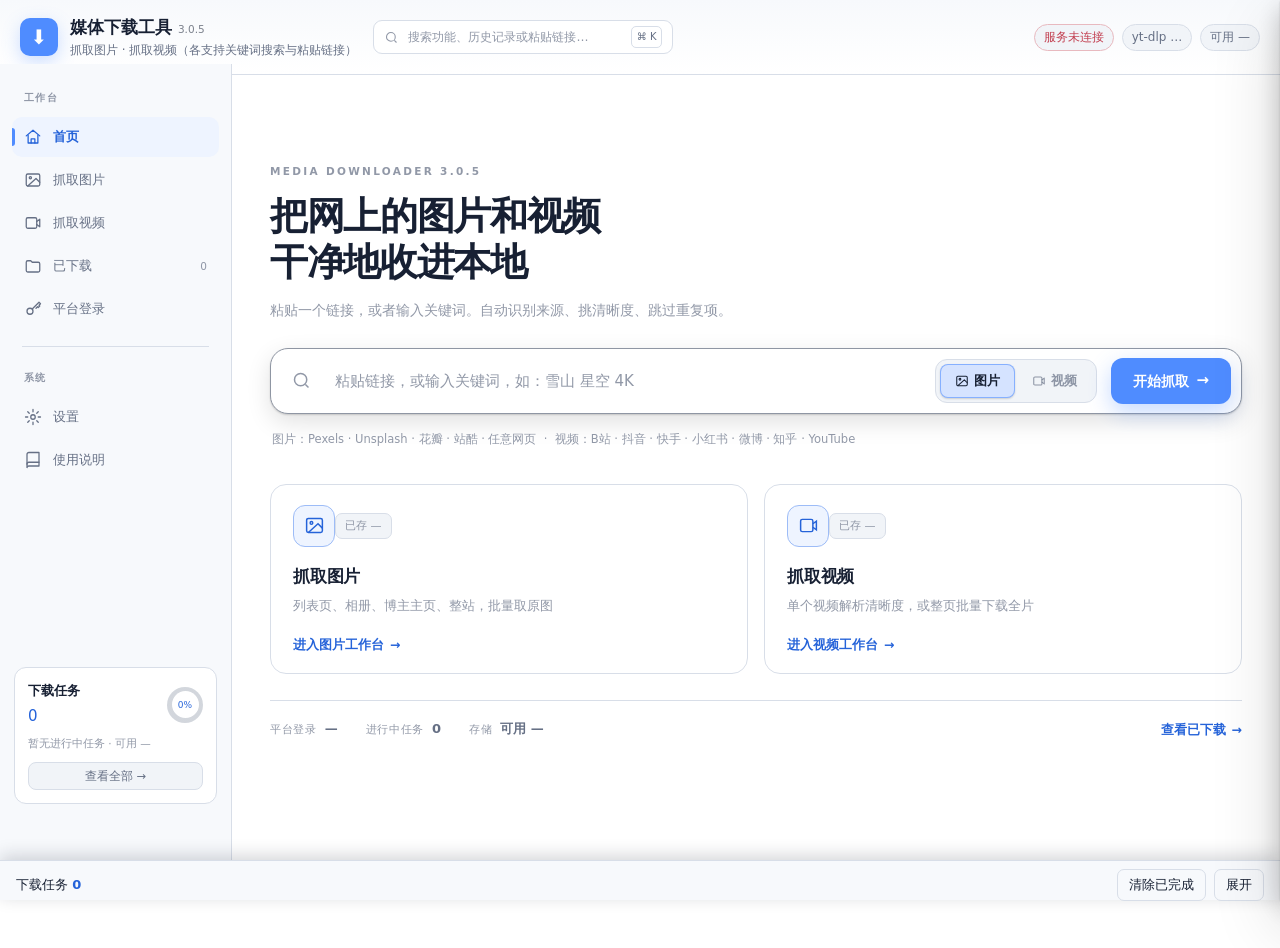
==== commit 0c540aeb: "fix(download): yt-dlp 2026.10.26 + 主下载/解析链路接上 download_proxy - YouTube 实测下载失败：内置 yt-dlp 停在 2026.8.19" ====
--- a/web/index.html
+++ b/web/index.html
@@ -3,9 +3,9 @@
 <head>
 <meta charset="UTF-8">
 <meta name="viewport" content="width=device-width, initial-scale=1">
-<title>MediaDownloader 3.0.4</title>
+<title>MediaDownloader 3.0.5</title>
 <link rel="icon" href="data:,">
-<link rel="stylesheet" href="style.css?v=3.0.4-kernel">
+<link rel="stylesheet" href="style.css?v=3.0.5-kernel">
 </head>
 <body class="dock-collapsed">
 
@@ -35,7 +35,7 @@
   <div class="brand">
     <span class="logo">⬇</span>
     <div>
-      <h1>媒体下载工具 <span style="opacity:.55;font-size:.62em;font-weight:500">3.0.4</span></h1>
+      <h1>媒体下载工具 <span style="opacity:.55;font-size:.62em;font-weight:500">3.0.5</span></h1>
       <p class="sub">抓取图片 · 抓取视频（各支持关键词搜索与粘贴链接）</p>
     </div>
   </div>
@@ -88,7 +88,7 @@
      设计目标：一屏之内看清「能干什么 / 现在去哪」，不摆控件墙。 -->
 <section class="panel active" id="panel-home">
   <div class="home-wrap">
-    <p class="home-kicker">MEDIA DOWNLOADER 3.0.4</p>
+    <p class="home-kicker">MEDIA DOWNLOADER 3.0.5</p>
     <h1 class="home-title">把网上的图片和视频<br>干净地收进本地</h1>
     <p class="home-sub">粘贴一个链接，或者输入关键词。自动识别来源、挑清晰度、跳过重复项。</p>
 
@@ -1249,7 +1249,7 @@
 
 <div class="toast-wrap" id="toastWrap"></div>
 
-<script src="app.js?v=3.0.4-kernel"></script>
-<script src="shell.js?v=3.0.4-shell"></script>
+<script src="app.js?v=3.0.5-kernel"></script>
+<script src="shell.js?v=3.0.5-shell"></script>
 </body>
 </html>
